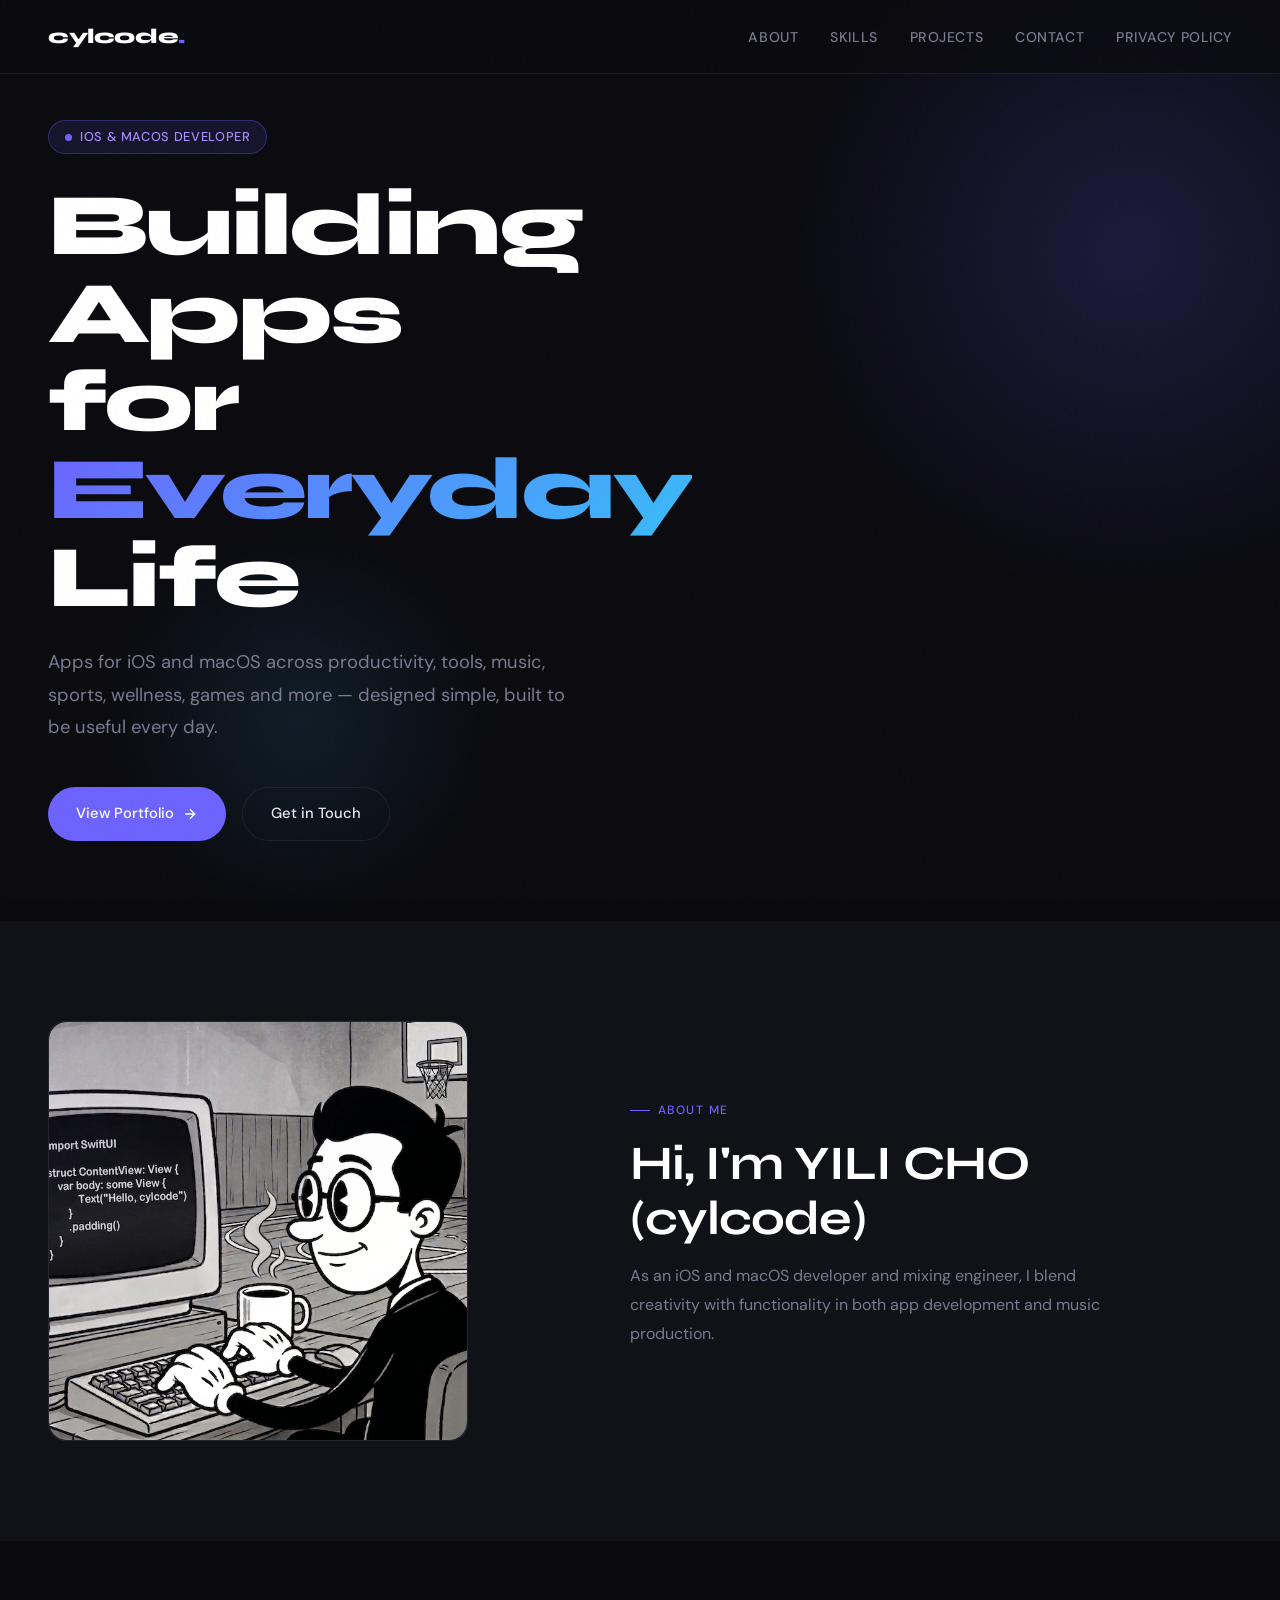
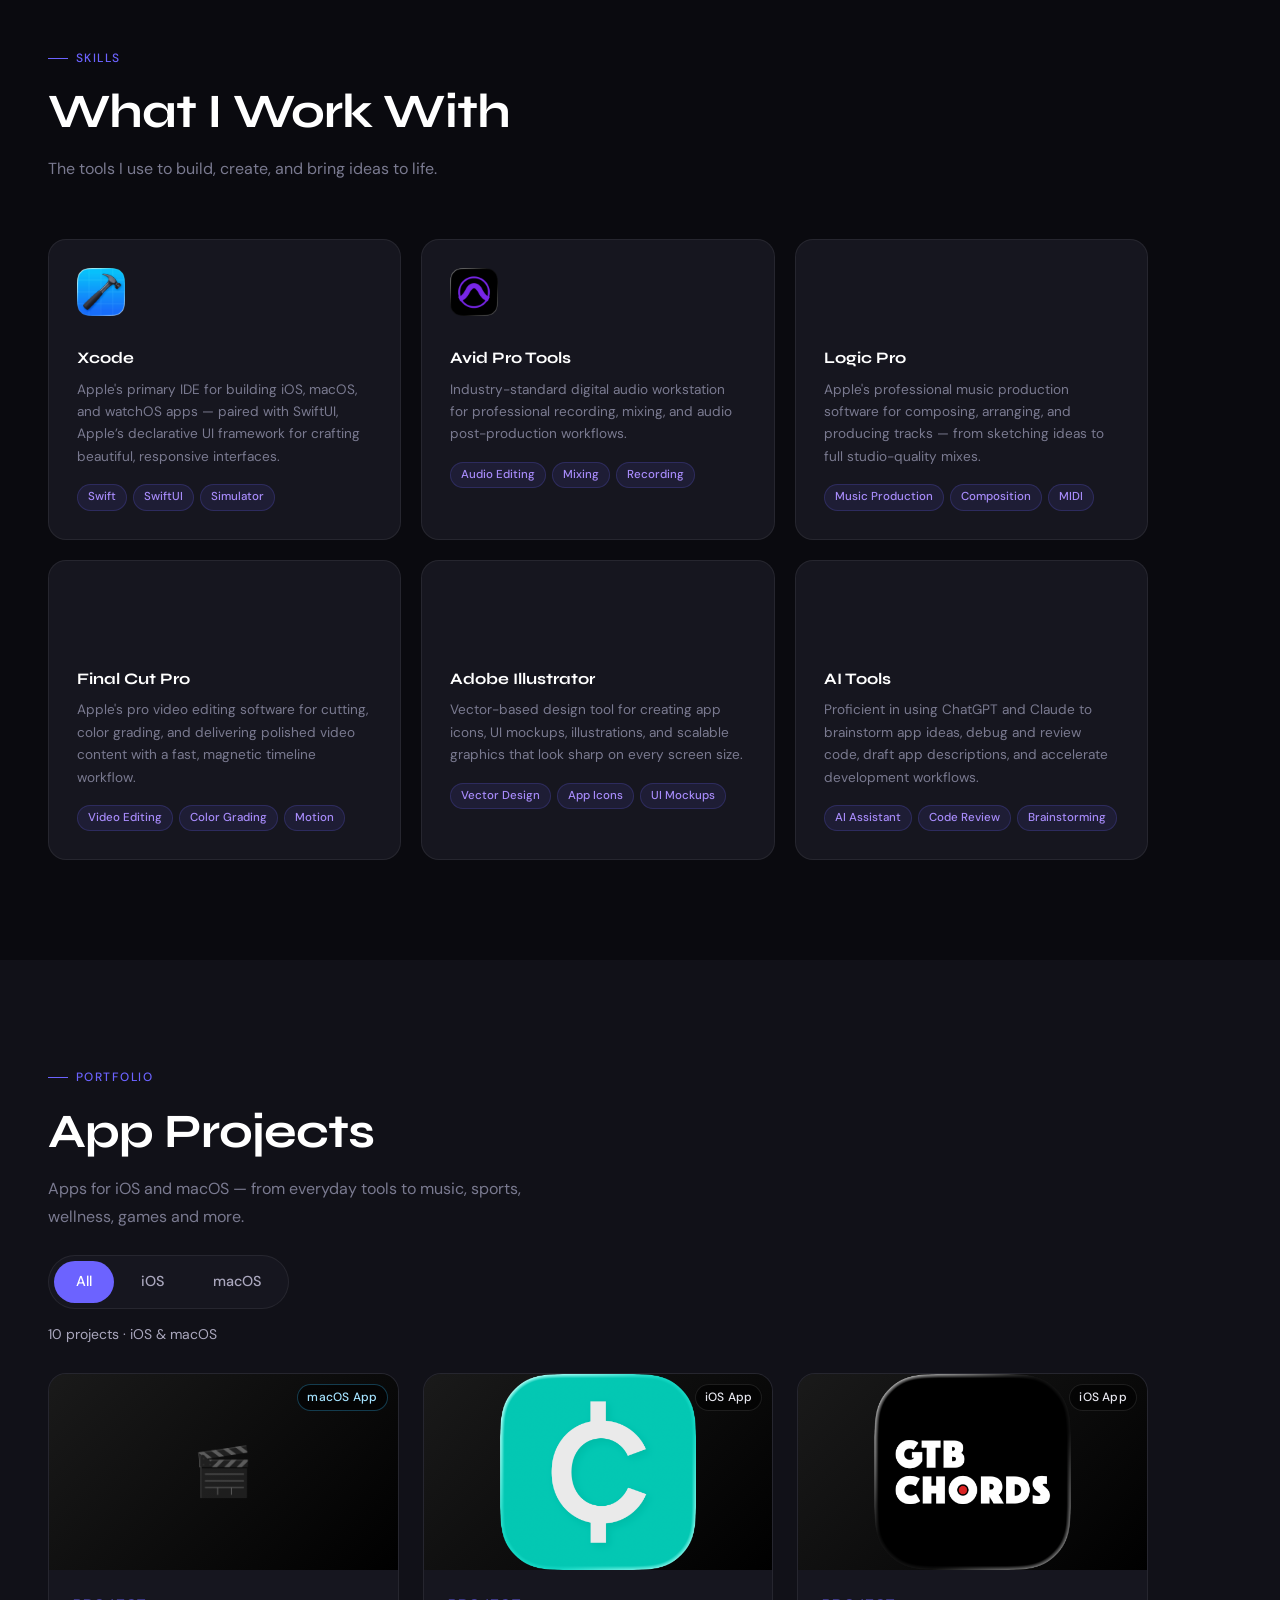
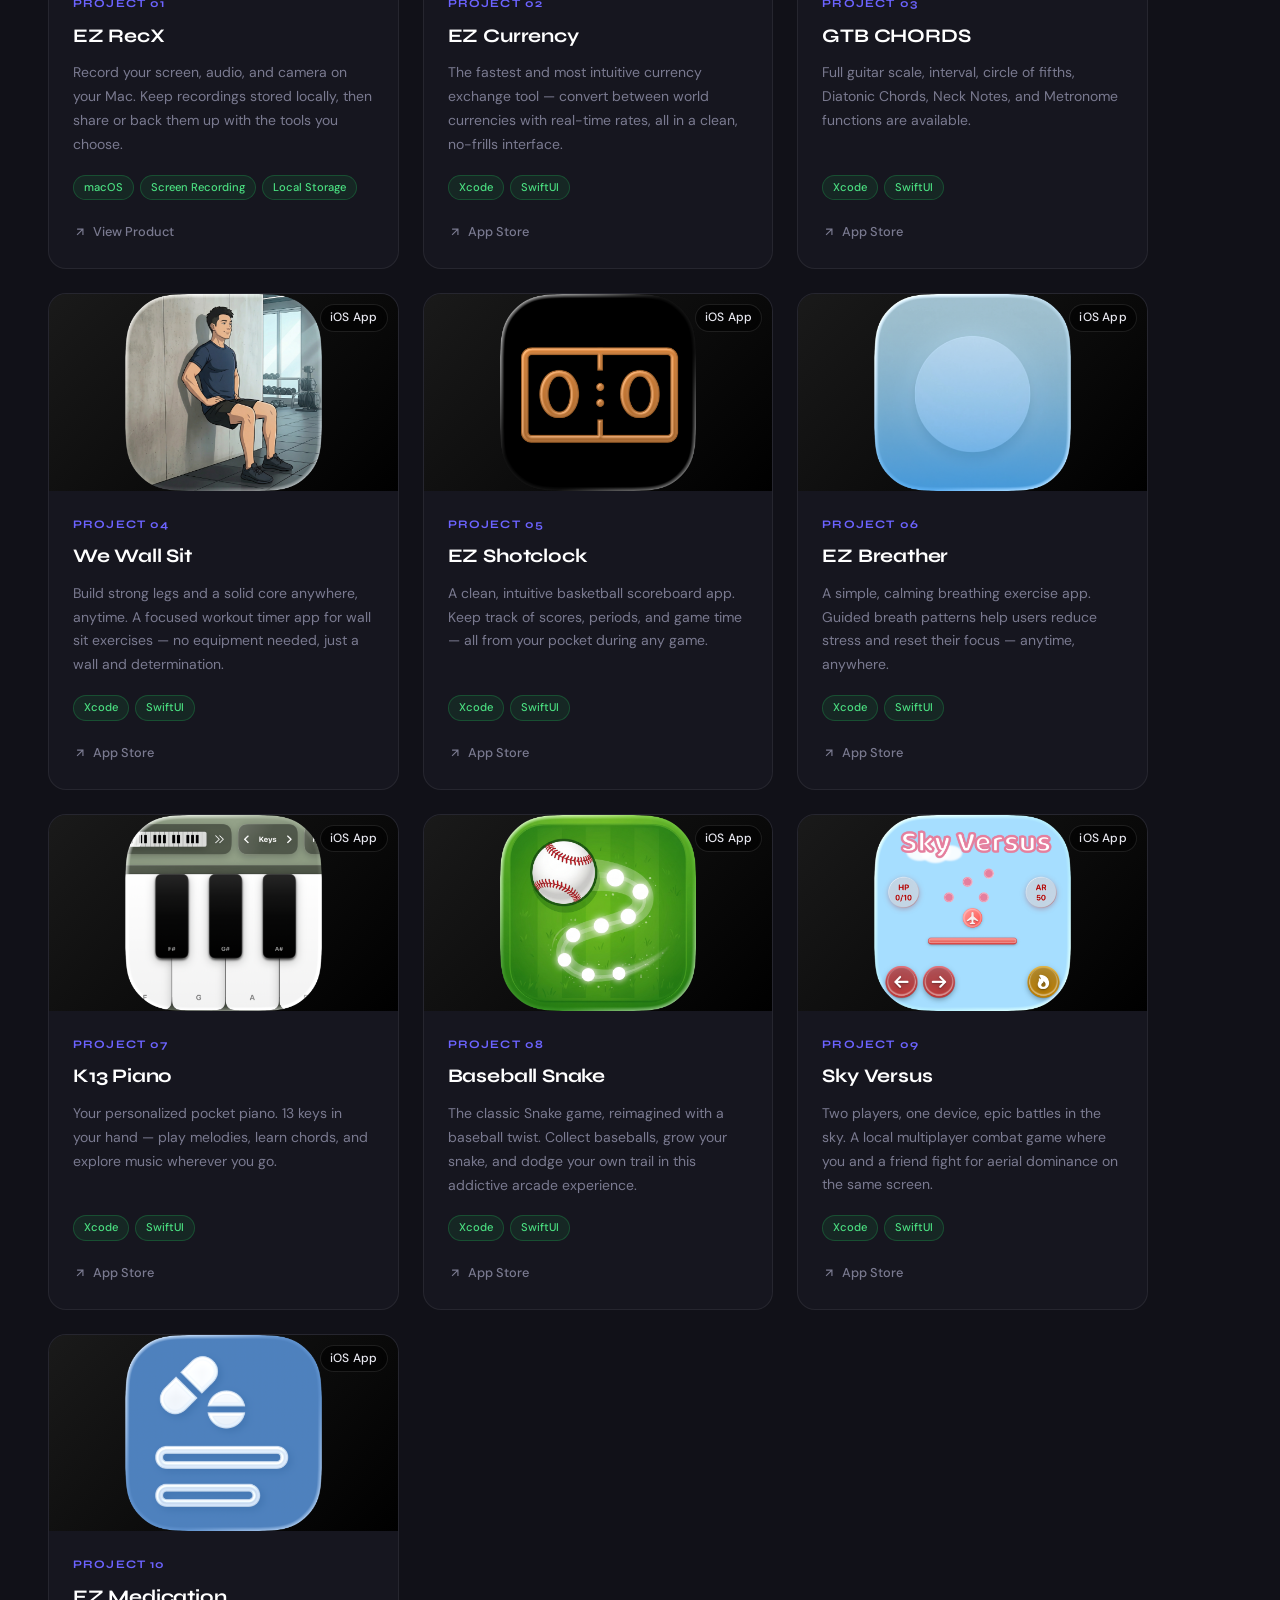
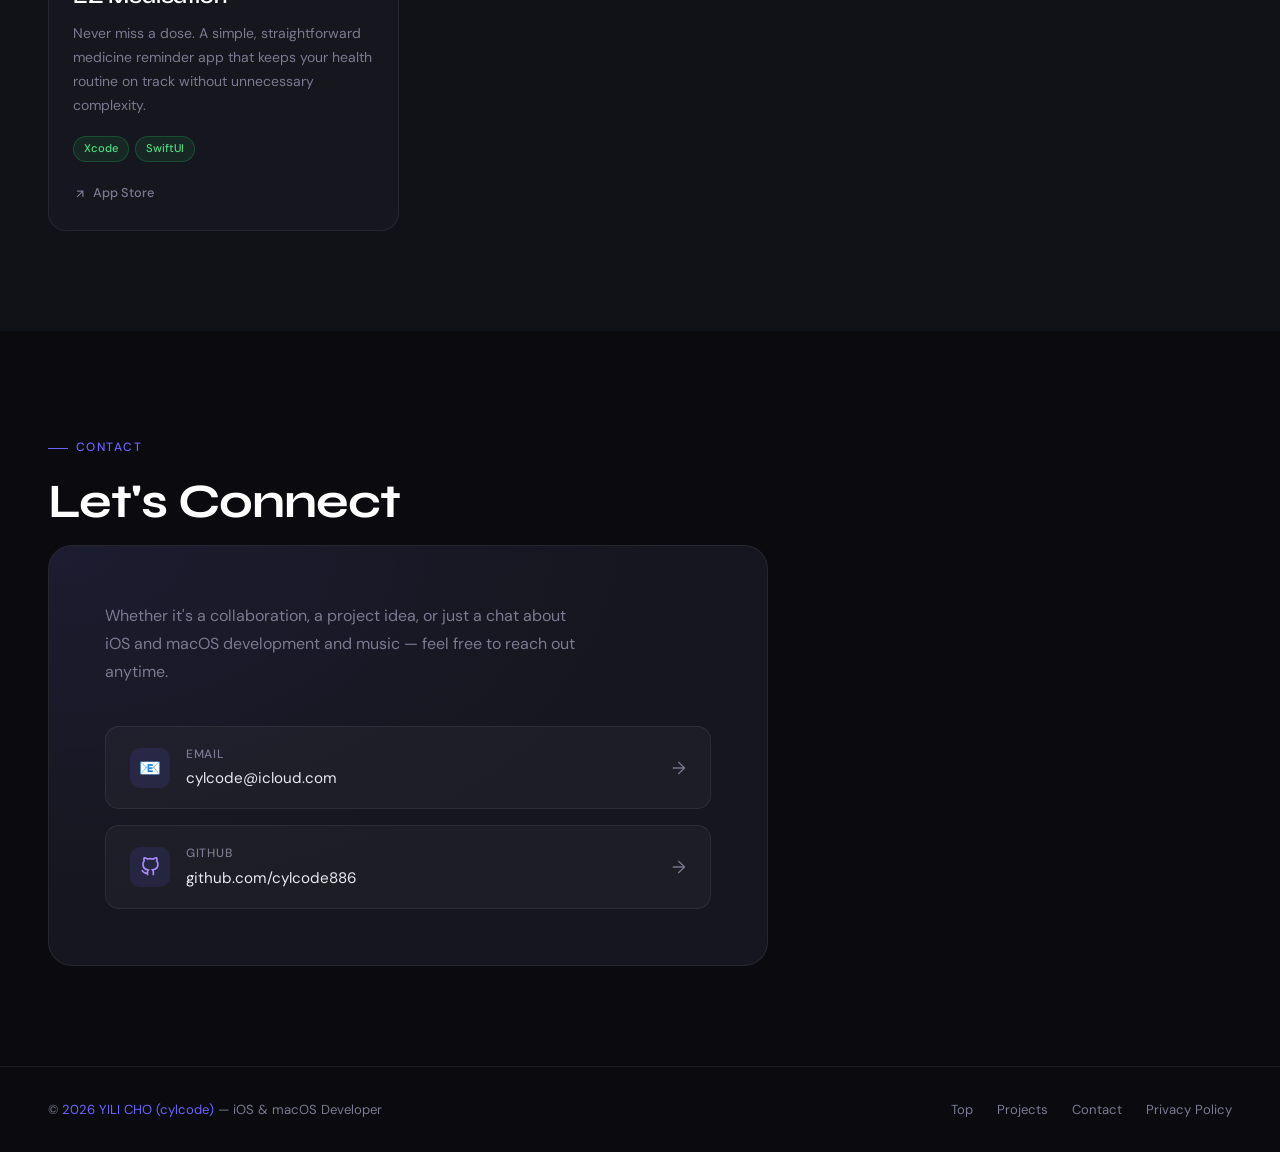
==== index.html @ ba4a4544 "Update index.html" ====
<!DOCTYPE html>
<html lang="en">
<head>
  <meta charset="UTF-8" />
  <meta name="viewport" content="width=device-width, initial-scale=1.0" />
  <title>cylcode — iOS &amp; macOS Developer &amp; Mixing Engineer</title>

  <!-- SEO -->
  <meta
    name="description"
    content="cylcode (YILI CHO) — iOS and macOS developer and mixing engineer. Building apps for everyday life with Swift and SwiftUI."
  />
  <meta name="author" content="YILI CHO (cylcode)" />
  <link rel="canonical" href="https://cylcode886.github.io/" />

  <!-- Open Graph / Social Sharing -->
  <meta property="og:type" content="website" />
  <meta property="og:url" content="https://cylcode886.github.io/" />
  <meta property="og:title" content="cylcode — iOS &amp; macOS Developer" />
  <meta
    property="og:description"
    content="iOS and macOS developer and mixing engineer. Building apps for everyday life."
  />
  <meta
    property="og:image"
    content="https://cylcode886.github.io/Head_pic/cylcode_Banner_pic_1200x675.png"
  />
  <meta property="og:image:alt" content="YILI CHO (cylcode)" />
  <meta name="twitter:card" content="summary_large_image" />

  <!-- Favicon -->
  <link
    rel="icon"
    href="data:image/svg+xml,%3Csvg xmlns='http://www.w3.org/2000/svg' viewBox='0 0 100 100'%3E%3Ctext y='.9em' font-size='90'%3E%F0%9F%93%B1%3C/text%3E%3C/svg%3E"
  />

  <!-- Fonts -->
  <link rel="preconnect" href="https://fonts.googleapis.com" />
  <link rel="preconnect" href="https://fonts.gstatic.com" crossorigin />
  <link
    href="https://fonts.googleapis.com/css2?family=Syne:wght@400;600;700;800&family=DM+Sans:ital,wght@0,300;0,400;0,500;1,300&display=swap"
    rel="stylesheet"
  />

  <style>
    :root {
      --bg: #0a0a0f;
      --bg2: #111118;
      --card: #16161f;
      --border: rgba(255, 255, 255, 0.07);
      --accent: #6c63ff;
      --accent2: #a78bfa;
      --accent3: #38bdf8;
      --text: #e8e8f0;
      --muted: #7a7a90;
      --white: #ffffff;
      --radius: 18px;
    }

    *,
    *::before,
    *::after {
      box-sizing: border-box;
      margin: 0;
      padding: 0;
    }

    html {
      scroll-behavior: smooth;
      scroll-padding-top: 100px;
    }

    body {
      font-family: 'DM Sans', sans-serif;
      background: var(--bg);
      color: var(--text);
      overflow-x: hidden;
      line-height: 1.6;
    }

    body::before {
      content: '';
      position: fixed;
      inset: 0;
      background-image: url("data:image/svg+xml,%3Csvg viewBox='0 0 256 256' xmlns='http://www.w3.org/2000/svg'%3E%3Cfilter id='noise'%3E%3CfeTurbulence type='fractalNoise' baseFrequency='0.9' numOctaves='4' stitchTiles='stitch'/%3E%3C/filter%3E%3Crect width='100%25' height='100%25' filter='url(%23noise)' opacity='0.04'/%3E%3C/svg%3E");
      pointer-events: none;
      z-index: 999;
      opacity: 0.5;
    }

    a:focus-visible,
    button:focus-visible {
      outline: 3px solid var(--accent2);
      outline-offset: 4px;
    }

    /* Navigation */
    nav {
      position: fixed;
      top: 0;
      left: 0;
      right: 0;
      z-index: 100;
      padding: 20px 48px;
      display: flex;
      justify-content: space-between;
      align-items: center;
      background: rgba(10, 10, 15, 0.7);
      -webkit-backdrop-filter: blur(20px);
      backdrop-filter: blur(20px);
      border-bottom: 1px solid var(--border);
    }

    .nav-logo {
      font-family: 'Syne', sans-serif;
      font-weight: 800;
      font-size: 1.3rem;
      color: var(--white);
      text-decoration: none;
      letter-spacing: -0.02em;
    }

    .nav-logo span {
      color: var(--accent);
    }

    .nav-links {
      display: flex;
      align-items: center;
      gap: clamp(16px, 2.5vw, 36px);
      list-style: none;
    }

    .nav-links a {
      font-size: 0.88rem;
      font-weight: 500;
      color: var(--muted);
      text-decoration: none;
      letter-spacing: 0.04em;
      text-transform: uppercase;
      transition: color 0.2s;
    }

    .nav-links a:hover {
      color: var(--white);
    }

    .nav-privacy a {
      white-space: nowrap;
    }

    .nav-links a:focus-visible {
      outline: 2px solid var(--accent);
      outline-offset: 6px;
    }

    /* Hero */
    .hero {
      min-height: 100vh;
      display: flex;
      align-items: center;
      padding: 120px 48px 80px;
      position: relative;
      overflow: hidden;
    }

    .hero-glow {
      position: absolute;
      width: 700px;
      height: 700px;
      background: radial-gradient(
        circle,
        rgba(108, 99, 255, 0.18) 0%,
        transparent 70%
      );
      top: -100px;
      right: -200px;
      pointer-events: none;
      animation: pulse 6s ease-in-out infinite;
    }

    .hero-glow2 {
      position: absolute;
      width: 400px;
      height: 400px;
      background: radial-gradient(
        circle,
        rgba(56, 189, 248, 0.10) 0%,
        transparent 70%
      );
      bottom: 0;
      left: 100px;
      pointer-events: none;
      animation: pulse 8s ease-in-out infinite reverse;
    }

    @keyframes pulse {
      0%, 100% {
        transform: scale(1) translateY(0);
        opacity: 1;
      }
      50% {
        transform: scale(1.08) translateY(-20px);
        opacity: 0.8;
      }
    }

    .hero-content {
      max-width: 760px;
      position: relative;
      z-index: 1;
    }

    .hero-badge {
      display: inline-flex;
      align-items: center;
      gap: 8px;
      background: rgba(108, 99, 255, 0.12);
      border: 1px solid rgba(108, 99, 255, 0.3);
      border-radius: 50px;
      padding: 6px 16px;
      font-size: 0.8rem;
      font-weight: 500;
      color: var(--accent2);
      margin-bottom: 28px;
      letter-spacing: 0.05em;
      text-transform: uppercase;
      animation: fadeUp 0.6s 0.2s ease both;
    }

    .hero-badge::before {
      content: '';
      width: 7px;
      height: 7px;
      background: var(--accent);
      border-radius: 50%;
      animation: blink 2s infinite;
    }

    @keyframes blink {
      0%, 100% { opacity: 1; }
      50% { opacity: 0.3; }
    }

    .hero h1 {
      font-family: 'Syne', sans-serif;
      font-size: clamp(3rem, 7vw, 5.5rem);
      font-weight: 800;
      line-height: 1;
      letter-spacing: -0.03em;
      color: var(--white);
      animation: fadeUp 0.7s 0.4s ease both;
    }

    .hero h1 .accent-text {
      background: linear-gradient(
        135deg,
        var(--accent) 0%,
        var(--accent3) 100%
      );
      -webkit-background-clip: text;
      -webkit-text-fill-color: transparent;
      background-clip: text;
    }

    .hero-sub {
      margin-top: 24px;
      font-size: 1.15rem;
      color: var(--muted);
      max-width: 520px;
      line-height: 1.75;
      animation: fadeUp 0.7s 0.6s ease both;
    }

    .hero-actions {
      margin-top: 44px;
      display: flex;
      gap: 16px;
      flex-wrap: wrap;
      animation: fadeUp 0.7s 0.8s ease both;
    }

    .btn-primary,
    .btn-outline {
      display: inline-flex;
      align-items: center;
      gap: 8px;
      font-family: 'DM Sans', sans-serif;
      font-size: 0.92rem;
      font-weight: 500;
      padding: 14px 28px;
      border-radius: 50px;
      text-decoration: none;
      transition: all 0.25s;
    }

    .btn-primary {
      background: var(--accent);
      color: var(--white);
      border: none;
      cursor: pointer;
    }

    .btn-primary:hover {
      background: var(--accent2);
      transform: translateY(-2px);
      box-shadow: 0 12px 40px rgba(108, 99, 255, 0.4);
    }

    .btn-outline {
      background: transparent;
      color: var(--text);
      border: 1px solid var(--border);
    }

    .btn-outline:hover {
      border-color: rgba(255, 255, 255, 0.2);
      color: var(--white);
      transform: translateY(-2px);
    }

    @keyframes fadeUp {
      from {
        opacity: 0;
        transform: translateY(24px);
      }
      to {
        opacity: 1;
        transform: translateY(0);
      }
    }

    /* Shared sections */
    section {
      padding: 100px 48px;
    }

    .section-label {
      display: inline-flex;
      align-items: center;
      gap: 8px;
      font-size: 0.75rem;
      font-weight: 500;
      color: var(--accent);
      letter-spacing: 0.12em;
      text-transform: uppercase;
      margin-bottom: 16px;
    }

    .section-label::before {
      content: '';
      width: 20px;
      height: 1px;
      background: var(--accent);
    }

    .section-title {
      font-family: 'Syne', sans-serif;
      font-size: clamp(2rem, 4vw, 3rem);
      font-weight: 700;
      color: var(--white);
      letter-spacing: -0.02em;
      line-height: 1.15;
      margin-bottom: 16px;
    }

    .section-desc {
      color: var(--muted);
      font-size: 1rem;
      max-width: 480px;
      line-height: 1.75;
      margin-bottom: 56px;
    }

    /* About */
    #about {
      background: var(--bg2);
    }

    .about-grid {
      display: grid;
      grid-template-columns: 1fr 1fr;
      gap: 64px;
      align-items: center;
      max-width: 1100px;
    }

    .about-photo-wrap {
      position: relative;
      min-width: 0;
    }

    .about-photo {
      width: 420px;
      max-width: 100%;
      height: 420px;
      background: var(--card);
      border-radius: var(--radius);
      border: 1px solid var(--border);
      display: flex;
      align-items: center;
      justify-content: center;
      position: relative;
      overflow: hidden;
      flex-shrink: 0;
    }

    .about-photo img {
      width: 100%;
      height: 100%;
      object-fit: cover;
      object-position: top center;
      border-radius: var(--radius);
    }

    .about-photo::before {
      content: '';
      position: absolute;
      inset: 0;
      background: linear-gradient(
        135deg,
        rgba(108, 99, 255, 0.08) 0%,
        transparent 60%
      );
      pointer-events: none;
      z-index: 1;
    }

    .about-corner {
      position: absolute;
      width: 120px;
      height: 120px;
      background: linear-gradient(
        135deg,
        var(--accent) 0%,
        var(--accent3) 100%
      );
      border-radius: 16px;
      opacity: 0.15;
      bottom: -24px;
      right: -24px;
      z-index: -1;
    }

    .about-text {
      min-width: 0;
    }

    .about-text p {
      color: var(--muted);
      line-height: 1.8;
      margin-bottom: 20px;
    }

    .about-text p strong {
      color: var(--text);
      font-weight: 500;
    }

    /* Skills */
    #skills {
      background: var(--bg);
    }

    .skills-grid {
      display: grid;
      grid-template-columns: repeat(auto-fit, minmax(280px, 1fr));
      gap: 20px;
      max-width: 1100px;
    }

    .skill-card {
      background: var(--card);
      border: 1px solid var(--border);
      border-radius: var(--radius);
      padding: 28px;
      transition: all 0.3s;
      position: relative;
      overflow: hidden;
    }

    .skill-card::before {
      content: '';
      position: absolute;
      top: 0;
      left: 0;
      right: 0;
      height: 2px;
      background: linear-gradient(
        to right,
        var(--accent),
        var(--accent3)
      );
      opacity: 0;
      transition: opacity 0.3s;
    }

    .skill-card:hover::before {
      opacity: 1;
    }

    .skill-card:hover {
      border-color: rgba(108, 99, 255, 0.2);
      transform: translateY(-4px);
      box-shadow: 0 20px 60px rgba(0, 0, 0, 0.4);
    }

    .skill-icon {
      font-size: 1.8rem;
      margin-bottom: 16px;
      display: block;
    }

    .skill-icon img {
      width: 48px;
      height: 48px;
      object-fit: contain;
      border-radius: 10px;
    }

    .skill-name {
      font-family: 'Syne', sans-serif;
      font-size: 1rem;
      font-weight: 700;
      color: var(--white);
      margin-bottom: 8px;
    }

    .skill-desc {
      font-size: 0.85rem;
      color: var(--muted);
      line-height: 1.65;
    }

    .skill-tags {
      display: flex;
      flex-wrap: wrap;
      gap: 6px;
      margin-top: 16px;
    }

    .skill-tag {
      background: rgba(108, 99, 255, 0.1);
      border: 1px solid rgba(108, 99, 255, 0.2);
      color: var(--accent2);
      font-size: 0.72rem;
      padding: 3px 10px;
      border-radius: 50px;
      font-weight: 500;
    }

    /* Projects */
    #projects {
      background: var(--bg2);
    }

    #projects .section-desc {
      margin-bottom: 24px;
    }

    .projects-grid {
      display: grid;
      grid-template-columns: repeat(auto-fit, minmax(320px, 1fr));
      gap: 24px;
      max-width: 1100px;
    }

    .project-card {
      background: var(--card);
      border: 1px solid var(--border);
      border-radius: var(--radius);
      overflow: hidden;
      transition: all 0.3s;
      cursor: default;
      display: flex;
      flex-direction: column;
      min-width: 0;
    }

    .project-card:hover {
      border-color: rgba(108, 99, 255, 0.25);
      transform: translateY(-6px);
      box-shadow: 0 24px 80px rgba(0, 0, 0, 0.5);
    }

    .project-card[hidden] {
      display: none !important;
    }

    .project-thumb-link {
      display: block;
      text-decoration: none;
    }

    .project-thumb {
      width: 100%;
      aspect-ratio: 16 / 9;
      display: flex;
      align-items: center;
      justify-content: center;
      position: relative;
      overflow: hidden;
      cursor: pointer;
    }

    .project-thumb-placeholder {
      position: absolute;
      inset: 0;
      display: flex;
      flex-direction: column;
      align-items: center;
      justify-content: center;
      gap: 8px;
      color: rgba(255, 255, 255, 0.35);
      font-size: 0.75rem;
      letter-spacing: 0.05em;
      z-index: 0;
    }

    .project-thumb img {
      position: relative;
      width: 100%;
      height: 100%;
      object-fit: cover;
      z-index: 1;
    }

    .project-thumb.project-thumb-icon img {
      object-fit: contain;
    }

    .project-thumb-static .project-thumb {
      cursor: default;
    }

    .project-thumb-label {
      position: absolute;
      top: 10px;
      right: 10px;
      background: rgba(0, 0, 0, 0.55);
      -webkit-backdrop-filter: blur(10px);
      backdrop-filter: blur(10px);
      border: 1px solid rgba(255, 255, 255, 0.1);
      border-radius: 50px;
      padding: 3px 9px;
      font-size: 0.75rem;
      color: var(--text);
      font-weight: 500;
      letter-spacing: 0.02em;
      z-index: 2;
    }

    .project-thumb-label.platform-mac {
      border-color: rgba(56, 189, 248, 0.3);
      color: #a5e3ff;
    }

    .project-body {
      padding: 24px;
      display: flex;
      flex-direction: column;
      flex: 1;
    }

    .project-number {
      font-family: 'Syne', sans-serif;
      font-size: 0.72rem;
      font-weight: 700;
      color: var(--accent);
      letter-spacing: 0.1em;
      text-transform: uppercase;
      margin-bottom: 8px;
    }

    .project-title {
      font-family: 'Syne', sans-serif;
      font-size: 1.2rem;
      font-weight: 700;
      color: var(--white);
      margin-bottom: 10px;
      letter-spacing: -0.01em;
    }

    .project-desc {
      font-size: 0.875rem;
      color: var(--muted);
      line-height: 1.7;
      margin-bottom: 18px;
      flex: 1;
    }

    .project-stack {
      display: flex;
      flex-wrap: wrap;
      gap: 6px;
      margin-bottom: 20px;
    }

    .stack-tag {
      background: rgba(34, 197, 94, 0.1);
      border: 1px solid rgba(34, 197, 94, 0.25);
      color: #4ade80;
      font-size: 0.7rem;
      padding: 3px 10px;
      border-radius: 50px;
      font-weight: 500;
      cursor: default;
      user-select: none;
    }

    .project-links {
      display: flex;
      gap: 12px;
      margin-top: auto;
      min-height: 24px;
    }

    .project-link {
      display: inline-flex;
      align-items: center;
      gap: 6px;
      font-size: 0.8rem;
      font-weight: 500;
      color: var(--muted);
      text-decoration: none;
      transition: color 0.2s;
    }

    .project-link:hover {
      color: var(--accent2);
    }

    .project-link svg {
      width: 14px;
      height: 14px;
    }

    .project-status {
      display: inline-flex;
      align-items: center;
      gap: 8px;
      color: #b8b3ce;
      font-size: 0.875rem;
    }

    .project-status::before {
      content: '';
      width: 6px;
      height: 6px;
      border-radius: 50%;
      background: var(--accent2);
    }

    .project-filters {
      display: inline-flex;
      flex-wrap: wrap;
      gap: 5px;
      padding: 5px;
      border: 1px solid var(--border);
      border-radius: 50px;
      background: var(--card);
    }

    .project-filters[hidden] {
      display: none;
    }

    .project-filter {
      font: inherit;
      font-size: 0.9rem;
      font-weight: 500;
      color: #aaa7bd;
      background: transparent;
      border: 0;
      border-radius: 50px;
      min-height: 42px;
      padding: 8px 22px;
      cursor: pointer;
    }

    .project-filter[aria-pressed="true"] {
      background: var(--accent);
      color: white;
    }

    .project-filter:hover {
      color: white;
    }

    .project-count {
      font-size: 0.875rem;
      color: #aaa7bd;
      margin: 14px 0 28px;
    }

    .project-fallback {
      max-width: 720px;
      padding: 24px;
      border: 1px solid var(--border);
      border-radius: var(--radius);
      color: var(--muted);
      background: var(--card);
    }

    .project-fallback a {
      color: var(--accent2);
    }

    /* Contact */
    #contact {
      background: var(--bg);
    }

    .contact-wrap {
      max-width: 720px;
      background: var(--card);
      border: 1px solid var(--border);
      border-radius: 24px;
      padding: 56px;
      position: relative;
      overflow: hidden;
    }

    .contact-wrap::before {
      content: '';
      position: absolute;
      inset: 0;
      background: radial-gradient(
        ellipse at top left,
        rgba(108, 99, 255, 0.08) 0%,
        transparent 60%
      );
      pointer-events: none;
    }

    .contact-intro {
      color: var(--muted);
      line-height: 1.75;
      max-width: 480px;
      position: relative;
      z-index: 1;
    }

    .contact-links {
      display: flex;
      flex-direction: column;
      gap: 16px;
      margin-top: 40px;
      position: relative;
      z-index: 1;
    }

    .contact-item {
      display: flex;
      align-items: center;
      gap: 16px;
      padding: 18px 24px;
      background: rgba(255, 255, 255, 0.03);
      border: 1px solid var(--border);
      border-radius: 14px;
      text-decoration: none;
      transition: all 0.25s;
    }

    .contact-item:hover {
      border-color: rgba(108, 99, 255, 0.3);
      background: rgba(108, 99, 255, 0.06);
      transform: translateX(4px);
    }

    .contact-icon {
      width: 40px;
      height: 40px;
      background: rgba(108, 99, 255, 0.12);
      border-radius: 10px;
      display: flex;
      align-items: center;
      justify-content: center;
      font-size: 1.1rem;
      flex-shrink: 0;
    }

    .contact-info {
      flex: 1;
      min-width: 0;
    }

    .contact-label {
      font-size: 0.75rem;
      color: var(--muted);
      text-transform: uppercase;
      letter-spacing: 0.06em;
      font-weight: 500;
    }

    .contact-value {
      font-size: 0.95rem;
      color: var(--text);
      font-weight: 400;
      margin-top: 2px;
      overflow-wrap: anywhere;
    }

    .contact-arrow {
      color: var(--muted);
      font-size: 1.1rem;
      transition: color 0.2s;
    }

    .contact-item:hover .contact-arrow {
      color: var(--accent2);
    }

    /* Footer */
    footer {
      padding: 32px 48px;
      border-top: 1px solid var(--border);
      display: flex;
      justify-content: space-between;
      align-items: center;
      gap: 24px;
      flex-wrap: wrap;
    }

    .footer-text {
      font-size: 0.82rem;
      color: var(--muted);
    }

    .footer-text span {
      color: var(--accent);
    }

    .footer-links {
      display: flex;
      flex-wrap: wrap;
      justify-content: center;
      gap: 24px;
    }

    .footer-links a {
      font-size: 0.82rem;
      color: var(--muted);
      text-decoration: none;
      transition: color 0.2s;
    }

    .footer-links a:hover {
      color: var(--white);
    }

    /*
      Content stays visible by default.
      JavaScript only enables reveal effects when supported.
    */
    .reveal {
      opacity: 1;
      transform: none;
    }

    .reveal.reveal-pending {
      opacity: 0;
      transform: translateY(30px);
      transition: opacity 0.7s ease, transform 0.7s ease;
    }

    .reveal.reveal-pending.visible {
      opacity: 1;
      transform: none;
    }

    /* Responsive */
    @media (max-width: 900px) {
      .about-photo {
        width: 100%;
        height: 320px;
      }
    }

    @media (max-width: 768px) {
      nav {
        padding: 16px 24px;
      }

      .nav-links {
        display: flex;
        gap: 0;
      }

      .nav-links li:not(.nav-privacy) {
        display: none;
      }

      .nav-privacy a {
        display: inline-flex;
        align-items: center;
        min-height: 44px;
        font-size: 0.75rem;
        letter-spacing: 0;
      }

      .hero {
        padding: 100px 24px 60px;
      }

      section {
        padding: 72px 24px;
      }

      .about-grid {
        grid-template-columns: 1fr;
        gap: 40px;
      }

      .about-photo {
        aspect-ratio: 3 / 2;
      }

      .projects-grid,
      .skills-grid {
        grid-template-columns: minmax(0, 1fr);
      }

      .contact-wrap {
        padding: 32px 24px;
      }

      footer {
        flex-direction: column;
        gap: 16px;
        text-align: center;
      }
    }

    /* Respect reduced-motion settings */
    @media (prefers-reduced-motion: reduce) {
      html {
        scroll-behavior: auto;
      }

      .reveal,
      .reveal.reveal-pending,
      .hero-badge,
      .hero h1,
      .hero-sub,
      .hero-actions {
        opacity: 1;
        transform: none;
        animation: none;
        transition: none;
      }

      .hero-glow,
      .hero-glow2,
      .hero-badge::before {
        animation: none;
      }

      .skill-card,
      .project-card,
      .btn-primary,
      .btn-outline,
      .contact-item {
        transition: none;
      }

      .skill-card:hover,
      .project-card:hover,
      .btn-primary:hover,
      .btn-outline:hover,
      .contact-item:hover {
        transform: none;
      }
    }
  </style>
</head>

<body>
  <!-- Navigation -->
  <nav aria-label="Main navigation">
    <a href="#home" class="nav-logo">cylcode<span>.</span></a>

    <ul class="nav-links">
      <li><a href="#about">About</a></li>
      <li><a href="#skills">Skills</a></li>
      <li><a href="#projects">Projects</a></li>
      <li><a href="#contact">Contact</a></li>
      <li class="nav-privacy">
        <a href="https://cylcode886.github.io/App-Privacy-Policy/">
          Privacy Policy
        </a>
      </li>
    </ul>
  </nav>

  <main>
    <!-- Hero -->
    <section class="hero" id="home">
      <div class="hero-glow" aria-hidden="true"></div>
      <div class="hero-glow2" aria-hidden="true"></div>

      <div class="hero-content">
        <div class="hero-badge">iOS &amp; macOS Developer</div>

        <h1>
          Building Apps<br />
          for <span class="accent-text">Everyday</span><br />
          Life
        </h1>

        <p class="hero-sub">
          Apps for iOS and macOS across productivity, tools, music, sports,
          wellness, games and more — designed simple, built to be useful
          every day.
        </p>

        <div class="hero-actions">
          <a href="#projects" class="btn-primary">
            View Portfolio
            <svg
              width="16"
              height="16"
              viewBox="0 0 24 24"
              fill="none"
              stroke="currentColor"
              stroke-width="2"
              aria-hidden="true"
            >
              <path d="M5 12h14M12 5l7 7-7 7" />
            </svg>
          </a>

          <a href="#contact" class="btn-outline">Get in Touch</a>
        </div>
      </div>
    </section>

    <!-- About -->
    <section id="about">
      <div class="about-grid">
        <div class="about-photo-wrap reveal">
          <div class="about-photo">
            <img
              src="Head_pic/cylcode_Banner_pic_1200x675.png"
              alt="YILI CHO (cylcode)"
              width="1200"
              height="675"
              loading="lazy"
              decoding="async"
            />
          </div>
          <div class="about-corner" aria-hidden="true"></div>
        </div>

        <div class="about-text reveal">
          <div class="section-label">About Me</div>
          <h2 class="section-title">Hi, I'm YILI CHO (cylcode)</h2>
          <p>
            As an iOS and macOS developer and mixing engineer, I blend
            creativity with functionality in both app development and
            music production.
          </p>
        </div>
      </div>
    </section>

    <!-- Skills -->
    <section id="skills">
      <div class="section-label reveal">Skills</div>
      <h2 class="section-title reveal">What I Work With</h2>
      <p class="section-desc reveal">
        The tools I use to build, create, and bring ideas to life.
      </p>

      <div class="skills-grid">
        <div class="skill-card reveal">
          <span class="skill-icon">
            <img
              src="LOGO_ICON/XCode_1_icon-iOS-Default-1024x1024@1x.png"
              alt="Xcode"
              width="48"
              height="48"
              loading="lazy"
              decoding="async"
            />
          </span>
          <div class="skill-name">Xcode</div>
          <div class="skill-desc">
            Apple's primary IDE for building iOS, macOS, and watchOS apps —
            paired with SwiftUI, Apple’s declarative UI framework for
            crafting beautiful, responsive interfaces.
          </div>
          <div class="skill-tags">
            <span class="skill-tag">Swift</span>
            <span class="skill-tag">SwiftUI</span>
            <span class="skill-tag">Simulator</span>
          </div>
        </div>

        <div class="skill-card reveal">
          <span class="skill-icon">
            <img
              src="LOGO_ICON/protools_icon_256x256.png"
              alt="Avid Pro Tools"
              width="48"
              height="48"
              loading="lazy"
              decoding="async"
            />
          </span>
          <div class="skill-name">Avid Pro Tools</div>
          <div class="skill-desc">
            Industry-standard digital audio workstation for professional
            recording, mixing, and audio post-production workflows.
          </div>
          <div class="skill-tags">
            <span class="skill-tag">Audio Editing</span>
            <span class="skill-tag">Mixing</span>
            <span class="skill-tag">Recording</span>
          </div>
        </div>

        <div class="skill-card reveal">
          <span class="skill-icon">
            <img
              src="LOGO_ICON/LP_1_icon-iOS-Default-1024x1024@1x.png"
              alt="Logic Pro"
              width="48"
              height="48"
              loading="lazy"
              decoding="async"
            />
          </span>
          <div class="skill-name">Logic Pro</div>
          <div class="skill-desc">
            Apple's professional music production software for composing,
            arranging, and producing tracks — from sketching ideas to full
            studio-quality mixes.
          </div>
          <div class="skill-tags">
            <span class="skill-tag">Music Production</span>
            <span class="skill-tag">Composition</span>
            <span class="skill-tag">MIDI</span>
          </div>
        </div>

        <div class="skill-card reveal">
          <span class="skill-icon">
            <img
              src="LOGO_ICON/FCP_3icon-iOS-Default-1024x1024@1x.png"
              alt="Final Cut Pro"
              width="48"
              height="48"
              loading="lazy"
              decoding="async"
            />
          </span>
          <div class="skill-name">Final Cut Pro</div>
          <div class="skill-desc">
            Apple's pro video editing software for cutting, color grading,
            and delivering polished video content with a fast, magnetic
            timeline workflow.
          </div>
          <div class="skill-tags">
            <span class="skill-tag">Video Editing</span>
            <span class="skill-tag">Color Grading</span>
            <span class="skill-tag">Motion</span>
          </div>
        </div>

        <div class="skill-card reveal">
          <span class="skill-icon">
            <img
              src="LOGO_ICON/Illustrator_1_icon-iOS-Default-1024x1024@1x.png"
              alt="Adobe Illustrator"
              width="48"
              height="48"
              loading="lazy"
              decoding="async"
            />
          </span>
          <div class="skill-name">Adobe Illustrator</div>
          <div class="skill-desc">
            Vector-based design tool for creating app icons, UI mockups,
            illustrations, and scalable graphics that look sharp on every
            screen size.
          </div>
          <div class="skill-tags">
            <span class="skill-tag">Vector Design</span>
            <span class="skill-tag">App Icons</span>
            <span class="skill-tag">UI Mockups</span>
          </div>
        </div>

        <div class="skill-card reveal">
          <span class="skill-icon">
            <img
              src="LOGO_ICON/AI_Logo_1_icon-iOS-Default-1024x1024@1x.png"
              alt="AI Tools"
              width="48"
              height="48"
              loading="lazy"
              decoding="async"
            />
          </span>
          <div class="skill-name">AI Tools</div>
          <div class="skill-desc">
            Proficient in using ChatGPT and Claude to brainstorm app ideas,
            debug and review code, draft app descriptions, and accelerate
            development workflows.
          </div>
          <div class="skill-tags">
            <span class="skill-tag">AI Assistant</span>
            <span class="skill-tag">Code Review</span>
            <span class="skill-tag">Brainstorming</span>
          </div>
        </div>
      </div>
    </section>

    <!--
      PROJECTS
      Add new projects to the projects array in the script below.
      Project numbers are generated automatically.
    -->
    <section id="projects">
      <div class="section-label reveal">Portfolio</div>
      <h2 class="section-title reveal">App Projects</h2>
      <p class="section-desc reveal">
        Apps for iOS and macOS — from everyday tools to music, sports,
        wellness, games and more.
      </p>

      <div
        id="projectFilters"
        class="project-filters reveal"
        role="group"
        aria-label="Filter projects by platform"
        hidden
      >
        <button
          type="button"
          class="project-filter"
          data-filter="all"
          aria-pressed="true"
          aria-controls="projectsGrid"
        >All</button>

        <button
          type="button"
          class="project-filter"
          data-filter="iOS"
          aria-pressed="false"
          aria-controls="projectsGrid"
        >iOS</button>

        <button
          type="button"
          class="project-filter"
          data-filter="macOS"
          aria-pressed="false"
          aria-controls="projectsGrid"
        >macOS</button>
      </div>

      <p
        id="projectCount"
        class="project-count"
        role="status"
        aria-live="polite"
        aria-atomic="true"
      ></p>

      <div class="projects-grid" id="projectsGrid">
        <!-- Remains available if JavaScript cannot render the cards. -->
        <p class="project-fallback">
          Explore <a href="https://cylcode886.github.io/ez-recx/">EZ RecX</a>,
          or <a href="#contact">contact me</a> to learn more about my apps.
          Enable JavaScript to browse and filter the complete portfolio.
        </p>
      </div>
    </section>

    <!-- Contact -->
    <section id="contact">
      <div class="section-label reveal">Contact</div>
      <h2 class="section-title reveal">Let's Connect</h2>

      <div class="contact-wrap reveal">
        <p class="contact-intro">
          Whether it's a collaboration, a project idea, or just a chat
          about iOS and macOS development and music — feel free to reach
          out anytime.
        </p>

        <div class="contact-links">
          <a href="mailto:cylcode@icloud.com" class="contact-item">
            <div class="contact-icon" aria-hidden="true">📧</div>
            <div class="contact-info">
              <div class="contact-label">Email</div>
              <div class="contact-value">cylcode@icloud.com</div>
            </div>
            <span class="contact-arrow" aria-hidden="true">→</span>
          </a>

          <a
            href="https://github.com/cylcode886"
            target="_blank"
            rel="noopener noreferrer"
            class="contact-item"
          >
            <div class="contact-icon">
              <svg
                width="20"
                height="20"
                viewBox="0 0 24 24"
                fill="none"
                stroke="currentColor"
                stroke-width="2"
                style="color:var(--accent2)"
                aria-hidden="true"
              >
                <path d="M9 19c-5 1.5-5-2.5-7-3m14 6v-3.87a3.37 3.37 0 00-.94-2.61c3.14-.35 6.44-1.54 6.44-7A5.44 5.44 0 0020 4.77 5.07 5.07 0 0019.91 1S18.73.65 16 2.48a13.38 13.38 0 00-7 0C6.27.65 5.09 1 5.09 1A5.07 5.07 0 005 4.77a5.44 5.44 0 00-1.5 3.78c0 5.42 3.3 6.61 6.44 7A3.37 3.37 0 009 18.13V22" />
              </svg>
            </div>

            <div class="contact-info">
              <div class="contact-label">GitHub</div>
              <div class="contact-value">github.com/cylcode886</div>
            </div>
            <span class="contact-arrow" aria-hidden="true">→</span>
          </a>
        </div>
      </div>
    </section>
  </main>

  <!-- Footer: edit the name here -->
  <footer>
    <div class="footer-text">
      © <span id="footerYear">2026</span>
      <span>YILI CHO (cylcode)</span> — iOS &amp; macOS Developer
    </div>

    <div class="footer-links">
      <a href="#home">Top</a>
      <a href="#projects">Projects</a>
      <a href="#contact">Contact</a>
      <a
        href="https://cylcode886.github.io/App-Privacy-Policy/"
        target="_blank"
        rel="noopener noreferrer"
      >Privacy Policy</a>
    </div>
  </footer>

  <script>
    'use strict';

    // ============================================================
    // PROJECTS DATA
    //
    // Add a new project at the TOP of this array.
    // Numbers are generated automatically.
    //
    // platform: 'iOS' or 'macOS'
    // linkType: 'product' for a product website.
    // Omit linkType for an App Store link.
    // ============================================================

    const projects = [
      {
        title: 'EZ RecX',
        platform: 'macOS',
        url: 'https://cylcode886.github.io/ez-recx/',
        linkType: 'product',
        image: 'https://cylcode886.github.io/App_Icon_SS/EZ%20Screen%20Recorder%20IC_2-iOS-Default-1024x1024%401x.png',
        imageType: 'icon',
        emoji: '🎬',
        gradient: 'linear-gradient(135deg,#1a1a1a 0%,#000000 100%)',
        desc: 'Record your screen, audio, and camera on your Mac. Keep recordings stored locally, then share or back them up with the tools you choose.',
        stack: ['macOS', 'Screen Recording', 'Local Storage']
      },
      {
        title: 'EZ Currency',
        platform: 'iOS',
        url: 'https://apps.apple.com/us/app/ez-currency/id6766535653',
        image: 'App_Icon_SS/11.EZCurrencyIcon.png',
        emoji: '💱',
        gradient: 'linear-gradient(135deg,#1a1a1a 0%,#000000 100%)',
        desc: 'The fastest and most intuitive currency exchange tool — convert between world currencies with real-time rates, all in a clean, no-frills interface.',
        stack: ['Xcode', 'SwiftUI']
      },
      {
        title: 'GTB CHORDS',
        platform: 'iOS',
        url: 'https://apps.apple.com/tw/app/gtb-chords/id6764719857',
        image: 'App_Icon_SS/10.GTB_CHORDS_Logo.png',
        emoji: '🎸',
        gradient: 'linear-gradient(135deg,#1a1a1a 0%,#000000 100%)',
        desc: 'Full guitar scale, interval, circle of fifths, Diatonic Chords, Neck Notes, and Metronome functions are available.',
        stack: ['Xcode', 'SwiftUI']
      },
      {
        title: 'We Wall Sit',
        platform: 'iOS',
        url: 'https://apps.apple.com/us/app/we-wall-sit/id6761374182',
        image: 'App_Icon_SS/7.We_Wall_Sit.png',
        emoji: '🦵',
        gradient: 'linear-gradient(135deg,#1a1a1a 0%,#000000 100%)',
        desc: 'Build strong legs and a solid core anywhere, anytime. A focused workout timer app for wall sit exercises — no equipment needed, just a wall and determination.',
        stack: ['Xcode', 'SwiftUI']
      },
      {
        title: 'EZ Shotclock',
        platform: 'iOS',
        url: 'https://apps.apple.com/us/app/bs-board/id1659995687',
        image: 'App_Icon_SS/1.BS_Board.png',
        emoji: '🏀',
        gradient: 'linear-gradient(135deg,#1a1a1a 0%,#000000 100%)',
        desc: 'A clean, intuitive basketball scoreboard app. Keep track of scores, periods, and game time — all from your pocket during any game.',
        stack: ['Xcode', 'SwiftUI']
      },
      {
        title: 'EZ Breather',
        platform: 'iOS',
        url: 'https://apps.apple.com/us/app/ez-breathe-app/id6760581445',
        image: 'App_Icon_SS/3.EZ_Breathe.png',
        emoji: '🌬️',
        gradient: 'linear-gradient(135deg,#1a1a1a 0%,#000000 100%)',
        desc: 'A simple, calming breathing exercise app. Guided breath patterns help users reduce stress and reset their focus — anytime, anywhere.',
        stack: ['Xcode', 'SwiftUI']
      },
      {
        title: 'K13 Piano',
        platform: 'iOS',
        url: 'https://apps.apple.com/us/app/k13-piano/id6760742525',
        image: 'App_Icon_SS/4.K13_Piano.png',
        emoji: '🎹',
        gradient: 'linear-gradient(135deg,#1a1a1a 0%,#000000 100%)',
        desc: 'Your personalized pocket piano. 13 keys in your hand — play melodies, learn chords, and explore music wherever you go.',
        stack: ['Xcode', 'SwiftUI']
      },
      {
        title: 'Baseball Snake',
        platform: 'iOS',
        url: 'https://apps.apple.com/us/app/baseball-snake/id6761117819',
        image: 'App_Icon_SS/2.Baseball_Snake.png',
        emoji: '⚾',
        gradient: 'linear-gradient(135deg,#1a1a1a 0%,#000000 100%)',
        desc: 'The classic Snake game, reimagined with a baseball twist. Collect baseballs, grow your snake, and dodge your own trail in this addictive arcade experience.',
        stack: ['Xcode', 'SwiftUI']
      },
      {
        title: 'Sky Versus',
        platform: 'iOS',
        url: 'https://apps.apple.com/us/app/sky-versus/id6761248880',
        image: 'App_Icon_SS/6.Sky_Versus.png',
        emoji: '⚔️',
        gradient: 'linear-gradient(135deg,#1a1a1a 0%,#000000 100%)',
        desc: 'Two players, one device, epic battles in the sky. A local multiplayer combat game where you and a friend fight for aerial dominance on the same screen.',
        stack: ['Xcode', 'SwiftUI']
      },
      {
        title: 'EZ Medication',
        platform: 'iOS',
        url: 'https://apps.apple.com/us/app/ez-medication/id6761795519',
        image: 'App_Icon_SS/8.EZ_TYM.png',
        emoji: '💊',
        gradient: 'linear-gradient(135deg,#1a1a1a 0%,#000000 100%)',
        desc: 'Never miss a dose. A simple, straightforward medicine reminder app that keeps your health routine on track without unnecessary complexity.',
        stack: ['Xcode', 'SwiftUI']
      }
    ];

    // Escape text before inserting it into HTML.
    function escapeHTML(value) {
      return String(value).replace(/[&<>"']/g, char => ({
        '&': '&amp;',
        '<': '&lt;',
        '>': '&gt;',
        '"': '&quot;',
        "'": '&#39;'
      })[char]);
    }

    function renderProjects() {
      const grid = document.getElementById('projectsGrid');

      // Build the complete markup before replacing the fallback.
      const markup = projects.map((project, index) => {
        const number = String(index + 1).padStart(2, '0');
        const platform = project.platform || 'iOS';
        const safePlatform = escapeHTML(platform);
        const title = escapeHTML(project.title);
        const isProductPage = project.linkType === 'product';

        const linkLabel = isProductPage
          ? 'View Product'
          : platform === 'macOS'
            ? 'Mac App Store'
            : 'App Store';

        const accessibleLabel = isProductPage
          ? `Visit the ${project.title} product website`
          : `View ${project.title} on the App Store`;

        const stackTags = project.stack.map(tag => (
          `<span class="stack-tag">${escapeHTML(tag)}</span>`
        )).join('');

        const thumbnail = `
          <div
            class="project-thumb ${project.imageType === 'icon' ? 'project-thumb-icon' : ''}"
            style="background:${escapeHTML(project.gradient)};"
          >
            <div class="project-thumb-placeholder" aria-hidden="true">
              <span style="font-size:3rem;">${escapeHTML(project.emoji)}</span>
            </div>

            <img
              src="${escapeHTML(project.image)}"
              alt="${title}"
              loading="lazy"
              decoding="async"
            />

            <div class="project-thumb-label ${platform === 'macOS' ? 'platform-mac' : ''}">
              ${safePlatform} App
            </div>
          </div>
        `;

        const thumbnailContainer = project.url
          ? `
            <a
              class="project-thumb-link"
              href="${escapeHTML(project.url)}"
              target="_blank"
              rel="noopener noreferrer"
              aria-label="${escapeHTML(accessibleLabel)}"
            >
              ${thumbnail}
            </a>
          `
          : `
            <div class="project-thumb-static">
              ${thumbnail}
            </div>
          `;

        const projectLink = project.url
          ? `
            <a
              href="${escapeHTML(project.url)}"
              target="_blank"
              rel="noopener noreferrer"
              class="project-link"
              aria-label="${escapeHTML(accessibleLabel)}"
            >
              <svg
                viewBox="0 0 24 24"
                fill="none"
                stroke="currentColor"
                stroke-width="2"
                aria-hidden="true"
              >
                <path d="M7 17 17 7M7 7h10v10" />
              </svg>
              ${linkLabel}
            </a>
          `
          : `
            <span class="project-status">
              ${escapeHTML(project.status || 'Coming soon')}
            </span>
          `;

        return `
          <article
            class="project-card reveal"
            data-project-platform="${safePlatform}"
            aria-labelledby="project-title-${index}"
          >
            ${thumbnailContainer}

            <div class="project-body">
              <div class="project-number">Project ${number}</div>

              <h3 class="project-title" id="project-title-${index}">
                ${title}
              </h3>

              <p class="project-desc">
                ${escapeHTML(project.desc)}
              </p>

              <div class="project-stack">
                ${stackTags}
              </div>

              <div class="project-links">
                ${projectLink}
              </div>
            </div>
          </article>
        `;
      }).join('');

      grid.innerHTML = markup;

      // Show the emoji placeholder if an image cannot load.
      grid.querySelectorAll('img').forEach(img => {
        const showPlaceholder = () => {
          img.style.display = 'none';
        };

        img.addEventListener('error', showPlaceholder, { once: true });

        if (img.complete && img.naturalWidth === 0) {
          showPlaceholder();
        }
      });

      document.querySelectorAll('.project-filter').forEach(button => {
        button.addEventListener('click', () => {
          filterProjects(button.dataset.filter);
        });
      });

      filterProjects('all', false);
      document.getElementById('projectFilters').hidden = false;
    }

    function filterProjects(platform, revealImmediately = true) {
      let count = 0;

      document.querySelectorAll('[data-project-platform]').forEach(card => {
        const show =
          platform === 'all' ||
          card.dataset.projectPlatform === platform;

        card.hidden = !show;

        if (show) {
          count++;

          if (revealImmediately) {
            card.classList.add('visible');
          }
        }
      });

      document.querySelectorAll('.project-filter').forEach(button => {
        button.setAttribute(
          'aria-pressed',
          String(button.dataset.filter === platform)
        );
      });

      const platformLabel =
        platform === 'all' ? 'iOS & macOS' : platform;

      document.getElementById('projectCount').textContent =
        `${count} ${count === 1 ? 'project' : 'projects'} · ${platformLabel}`;
    }

    // Keep the year automatic; HTML contains 2026 as a fallback.
    document.getElementById('footerYear').textContent =
      new Date().getFullYear();

    // A project-rendering error does not hide the rest of the page.
    try {
      renderProjects();
    } catch (error) {
      console.error('Unable to render the portfolio:', error);
    }

    // Reveal effects are optional. Content is visible without them.
    function setupRevealAnimations() {
      const elements = document.querySelectorAll('.reveal');
      const reduceMotion = window.matchMedia(
        '(prefers-reduced-motion: reduce)'
      );

      if (
        reduceMotion.matches ||
        !('IntersectionObserver' in window)
      ) {
        return;
      }

      let observer;

      try {
        observer = new IntersectionObserver(entries => {
          entries.forEach((entry, index) => {
            if (!entry.isIntersecting) return;

            window.setTimeout(() => {
              entry.target.classList.add('visible');
            }, index * 80);

            observer.unobserve(entry.target);
          });
        }, { threshold: 0.1 });

        elements.forEach(element => {
          element.classList.add('reveal-pending');
          observer.observe(element);
        });
      } catch (error) {
        if (observer) observer.disconnect();

        elements.forEach(element => {
          element.classList.remove('reveal-pending');
        });
      }
    }

    setupRevealAnimations();

    // Highlight the current section in the navigation.
    const sections = document.querySelectorAll('section[id]');
    const navLinks = document.querySelectorAll('.nav-links a[href^="#"]');
    let navigationUpdatePending = false;

    function updateActiveNavigation() {
      let current = '';

      sections.forEach(section => {
        if (window.scrollY >= section.offsetTop - 120) {
          current = section.id;
        }
      });

      navLinks.forEach(link => {
        const active = link.getAttribute('href') === `#${current}`;
        link.style.color = active ? 'var(--white)' : '';

        if (active) {
          link.setAttribute('aria-current', 'location');
        } else {
          link.removeAttribute('aria-current');
        }
      });
    }

    window.addEventListener('scroll', () => {
      if (navigationUpdatePending) return;

      navigationUpdatePending = true;

      window.requestAnimationFrame(() => {
        updateActiveNavigation();
        navigationUpdatePending = false;
      });
    }, { passive: true });

    window.addEventListener('resize', updateActiveNavigation);
    window.addEventListener('load', updateActiveNavigation);
    updateActiveNavigation();
  </script>
</body>
</html>
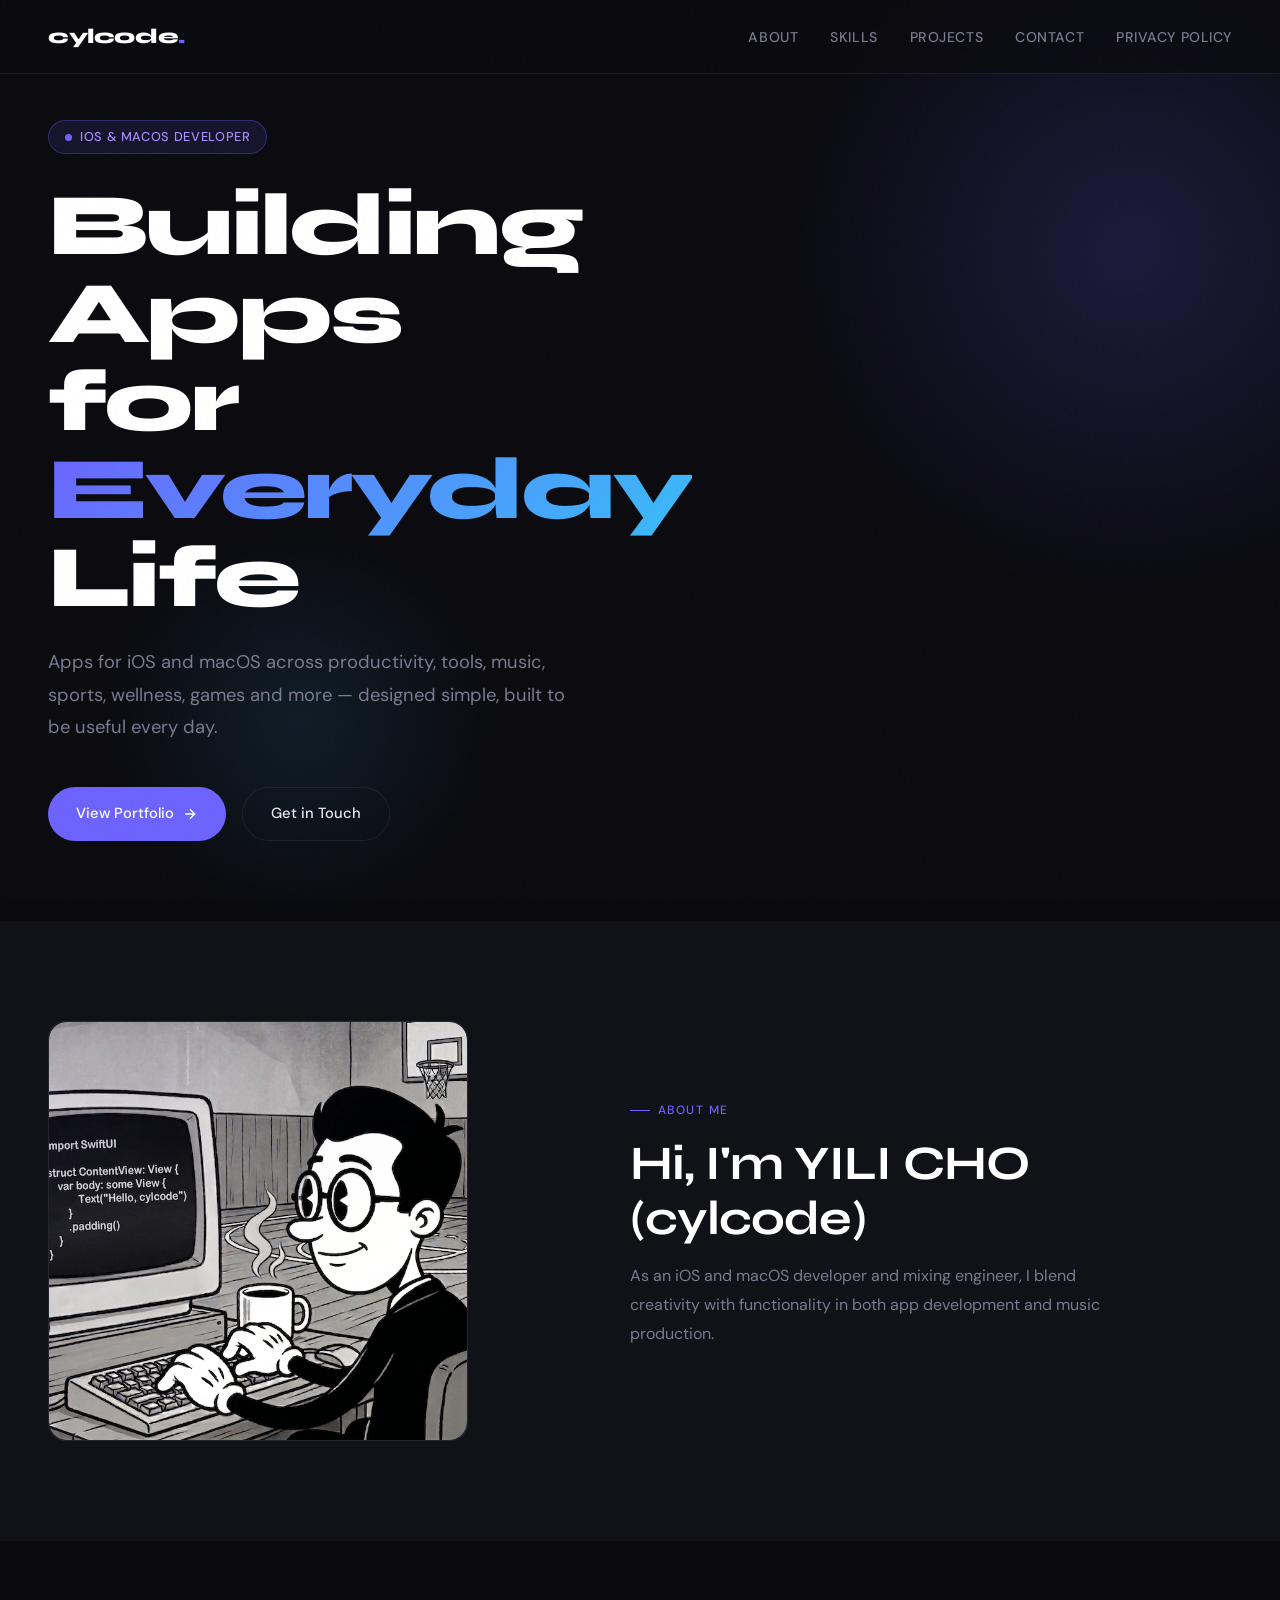
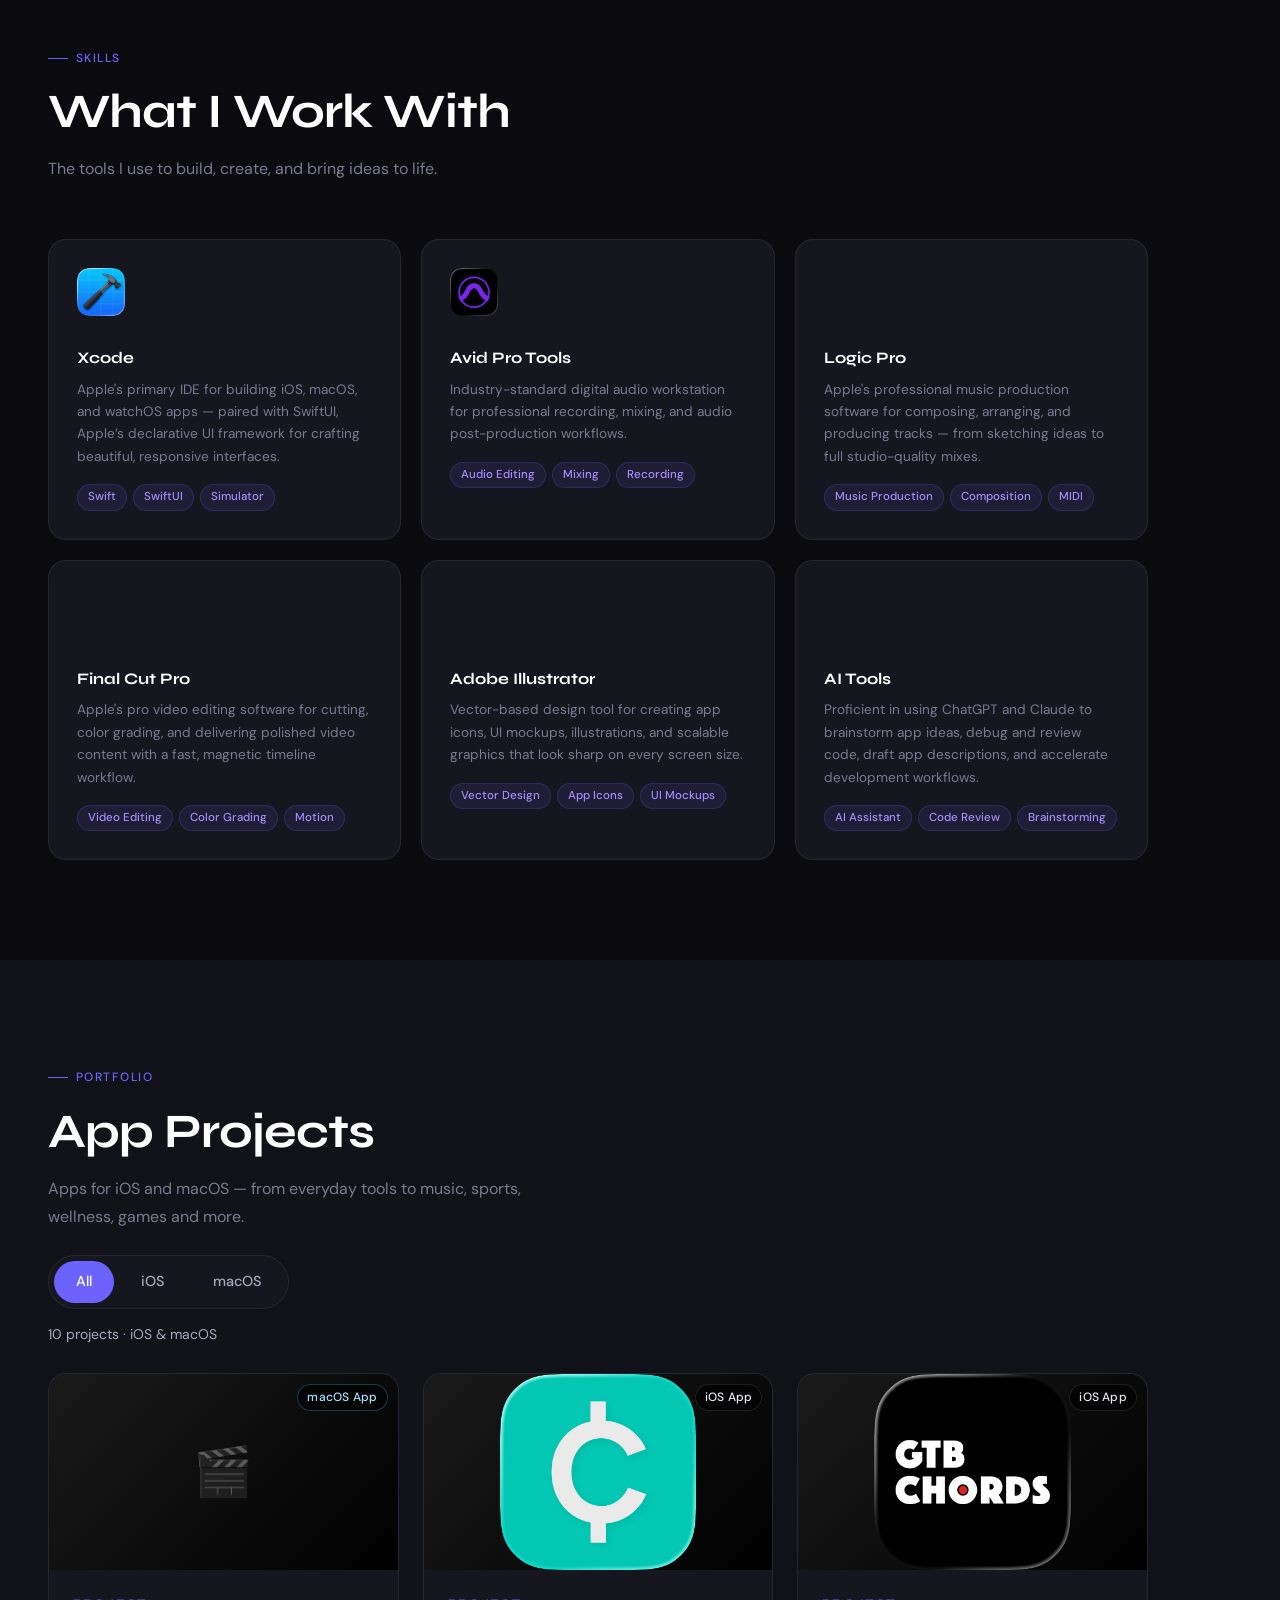
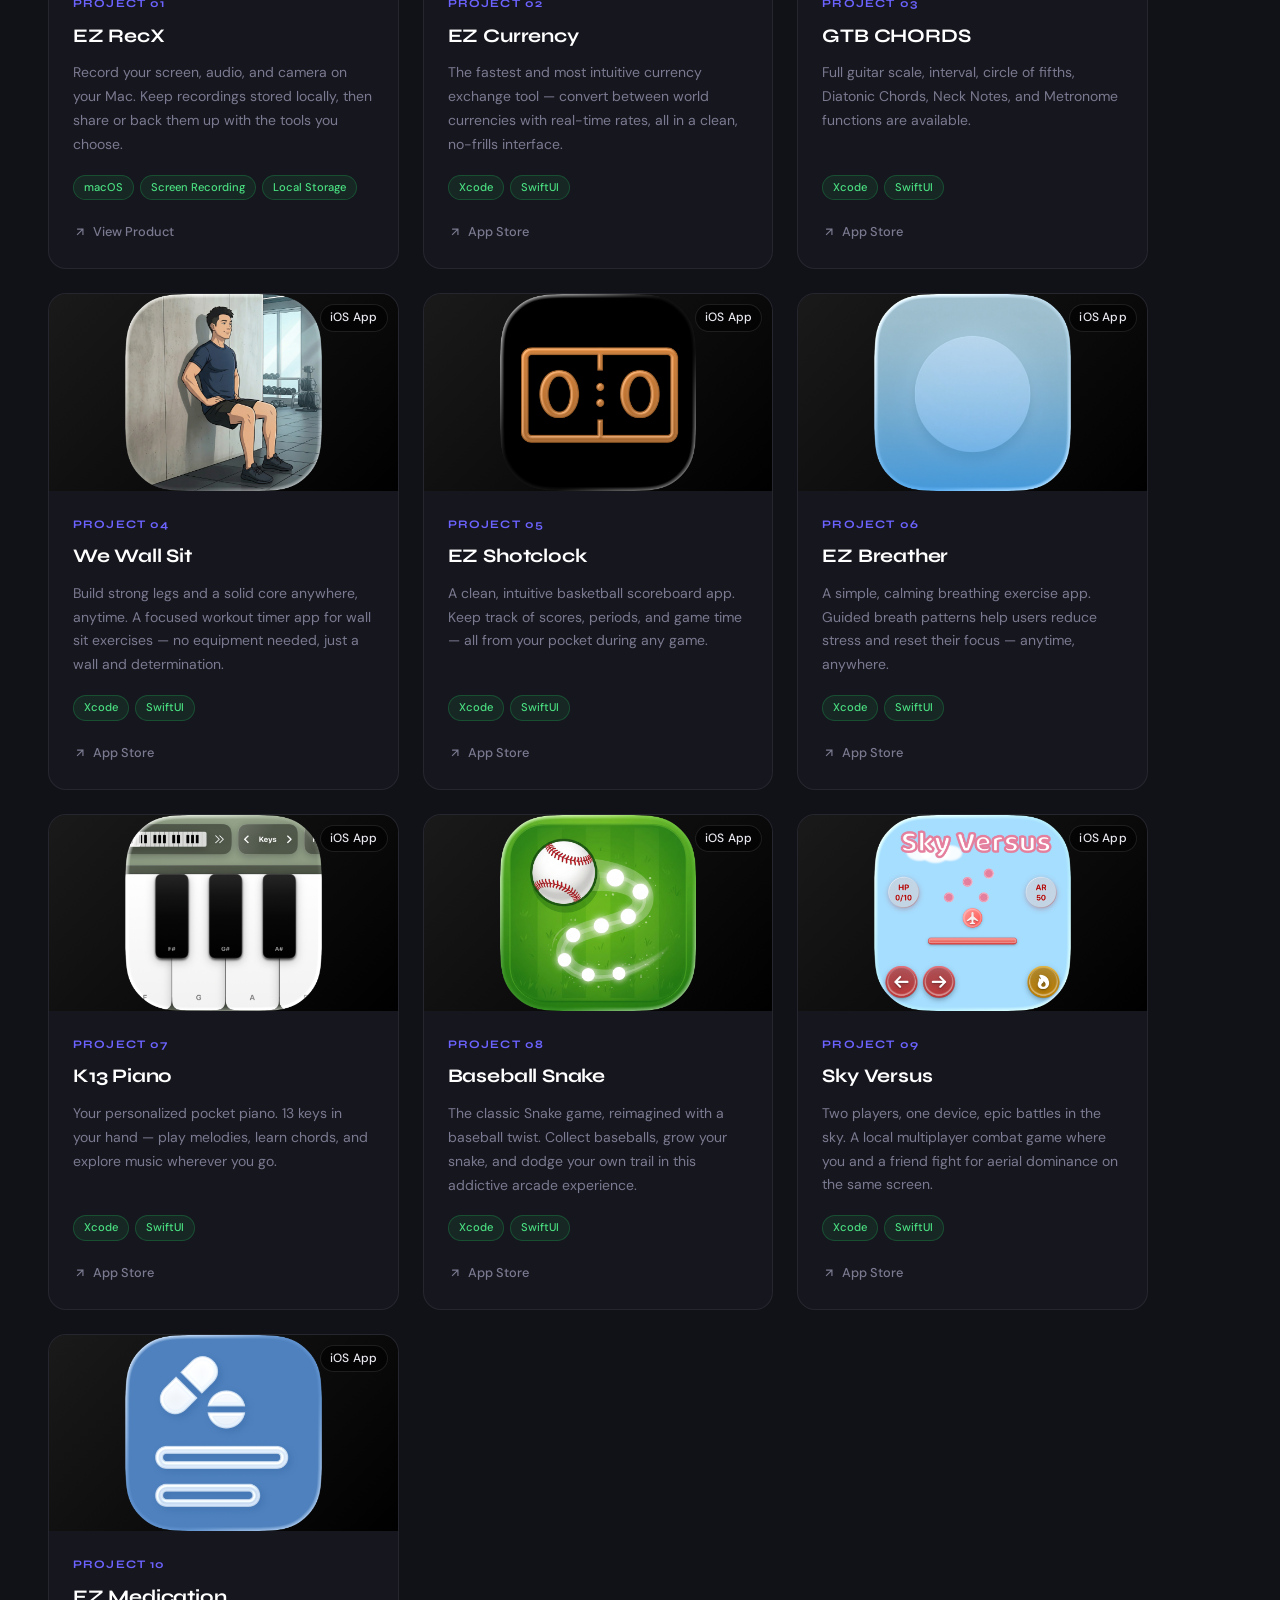
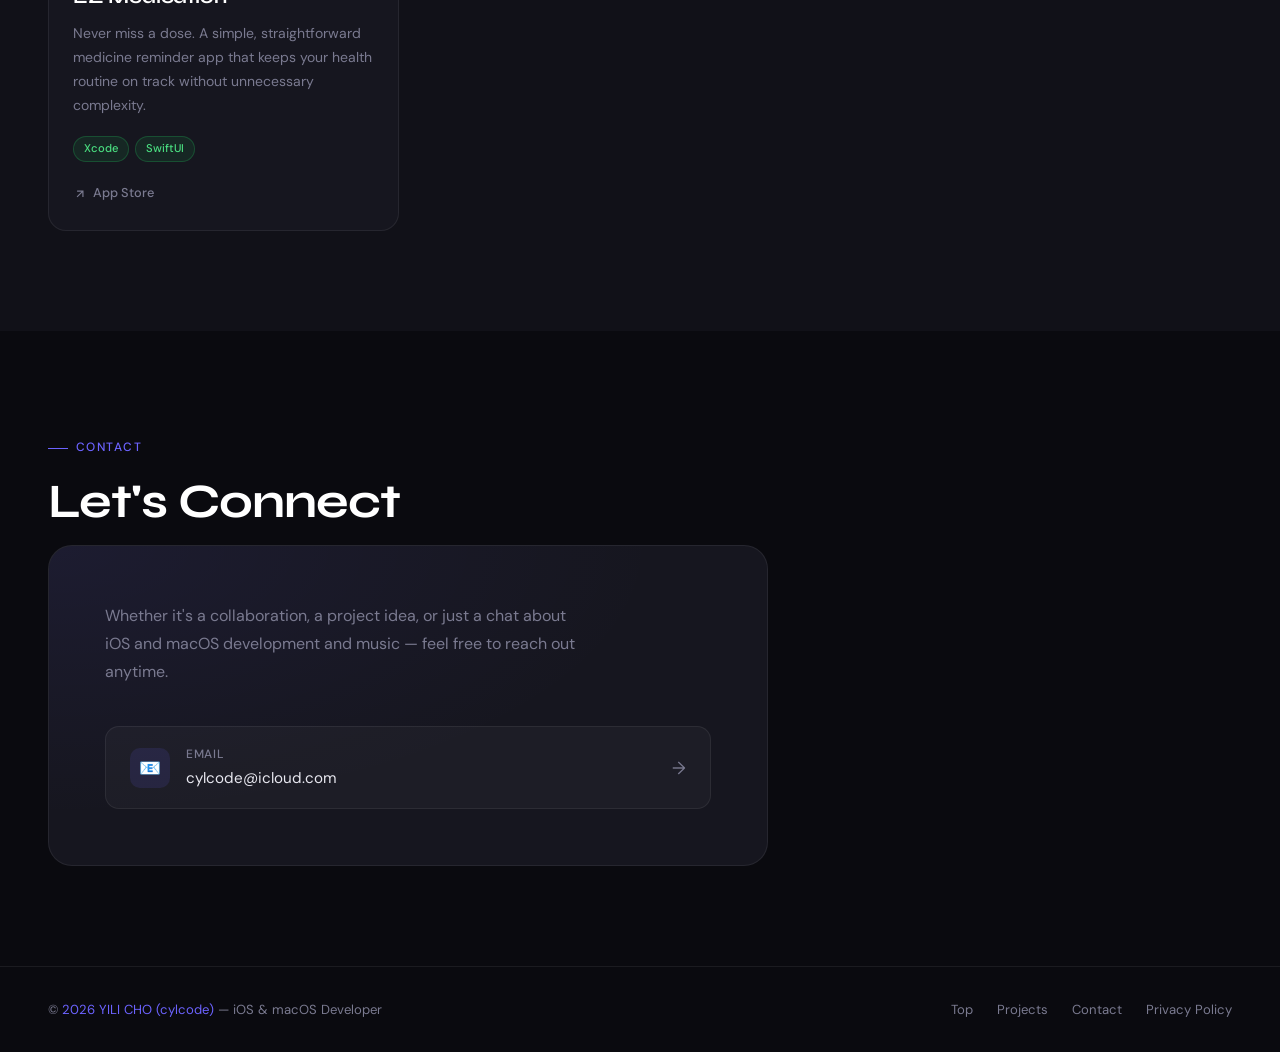
==== commit 34068060: "Remove GitHub contact link from index.html Removed GitHub contact section from the index.html file." ====
--- a/index.html
+++ b/index.html
@@ -1403,33 +1403,6 @@
             <span class="contact-arrow" aria-hidden="true">→</span>
           </a>
 
-          <a
-            href="https://github.com/cylcode886"
-            target="_blank"
-            rel="noopener noreferrer"
-            class="contact-item"
-          >
-            <div class="contact-icon">
-              <svg
-                width="20"
-                height="20"
-                viewBox="0 0 24 24"
-                fill="none"
-                stroke="currentColor"
-                stroke-width="2"
-                style="color:var(--accent2)"
-                aria-hidden="true"
-              >
-                <path d="M9 19c-5 1.5-5-2.5-7-3m14 6v-3.87a3.37 3.37 0 00-.94-2.61c3.14-.35 6.44-1.54 6.44-7A5.44 5.44 0 0020 4.77 5.07 5.07 0 0019.91 1S18.73.65 16 2.48a13.38 13.38 0 00-7 0C6.27.65 5.09 1 5.09 1A5.07 5.07 0 005 4.77a5.44 5.44 0 00-1.5 3.78c0 5.42 3.3 6.61 6.44 7A3.37 3.37 0 009 18.13V22" />
-              </svg>
-            </div>
-
-            <div class="contact-info">
-              <div class="contact-label">GitHub</div>
-              <div class="contact-value">github.com/cylcode886</div>
-            </div>
-            <span class="contact-arrow" aria-hidden="true">→</span>
-          </a>
         </div>
       </div>
     </section>
@@ -1474,7 +1447,7 @@
         platform: 'macOS',
         url: 'https://cylcode886.github.io/ez-recx/',
         linkType: 'product',
-        image: 'https://cylcode886.github.io/App_Icon_SS/EZ%20Screen%20Recorder%20IC_2-iOS-Default-1024x1024%401x.png',
+        image: 'App_Icon_SS/EZ RecX IC_Xcode_Logo-iOS-Default-512@1x.png',
         imageType: 'icon',
         emoji: '🎬',
         gradient: 'linear-gradient(135deg,#1a1a1a 0%,#000000 100%)',
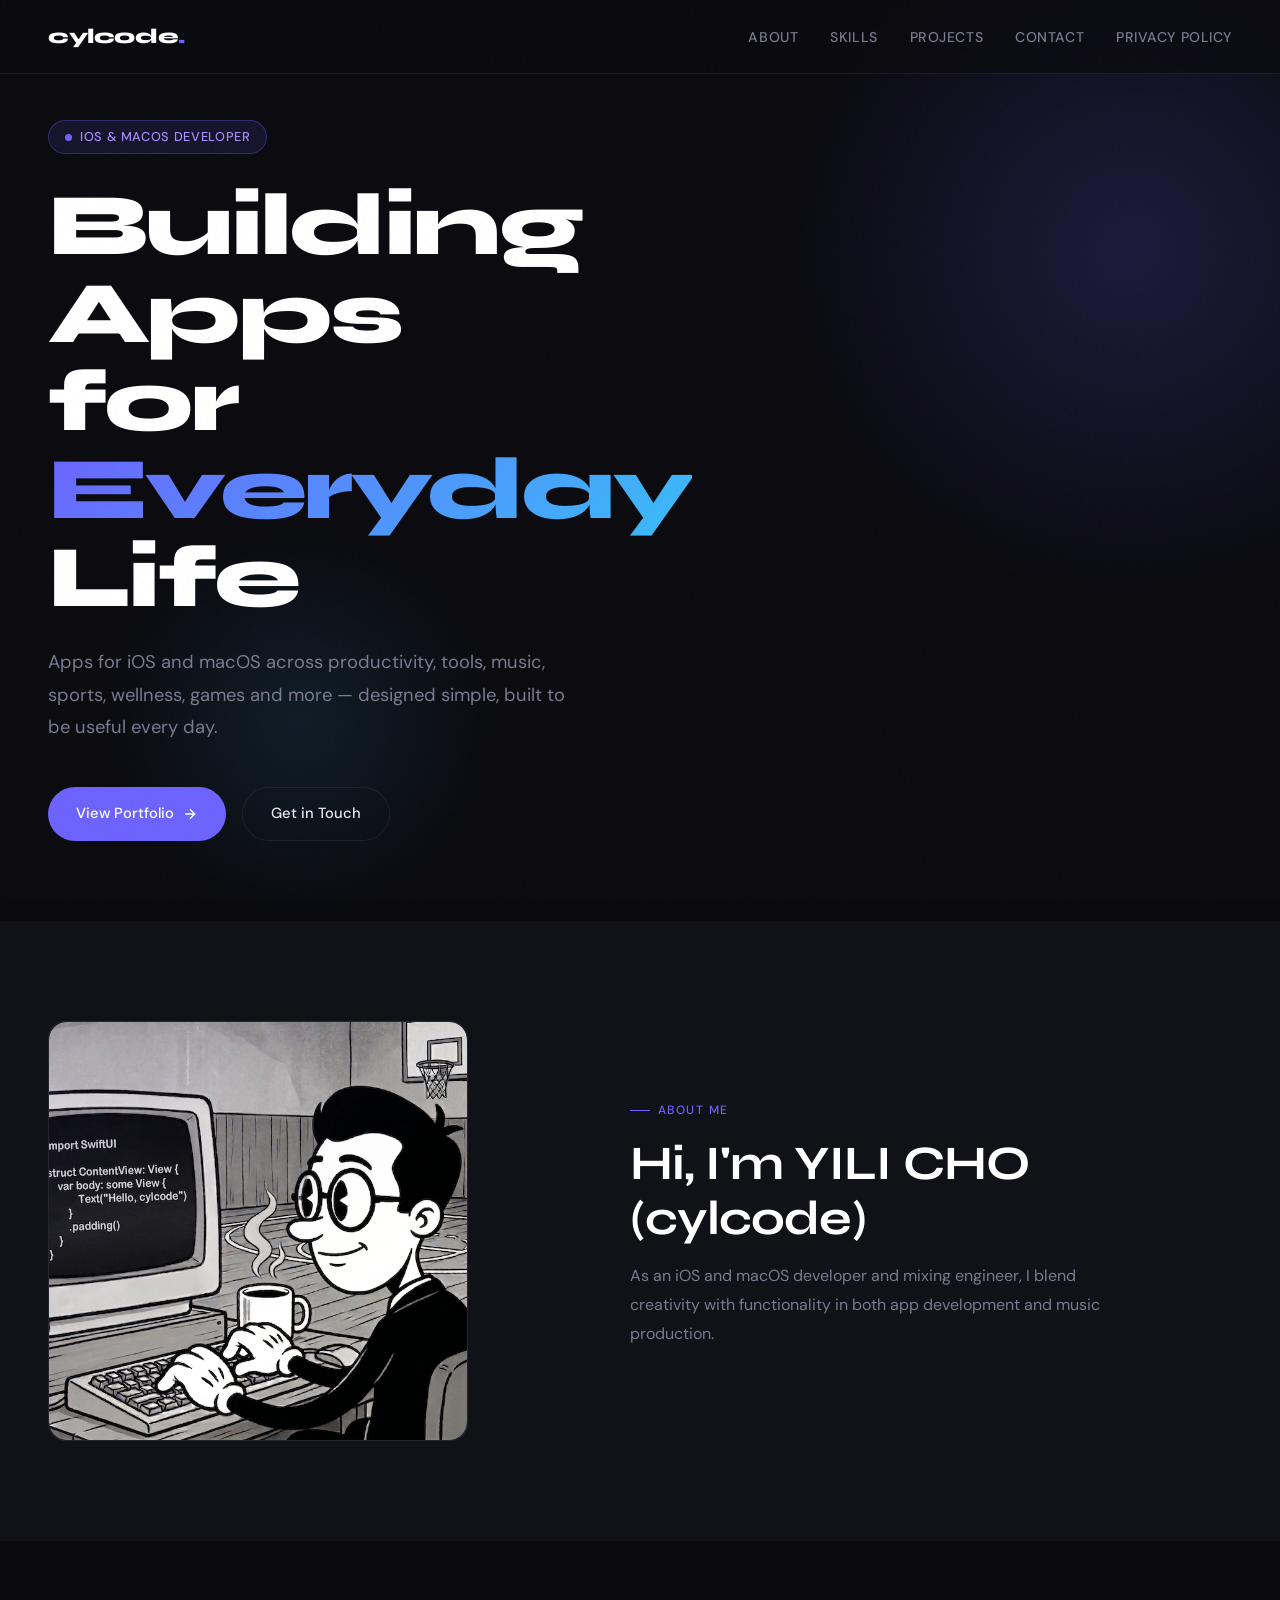
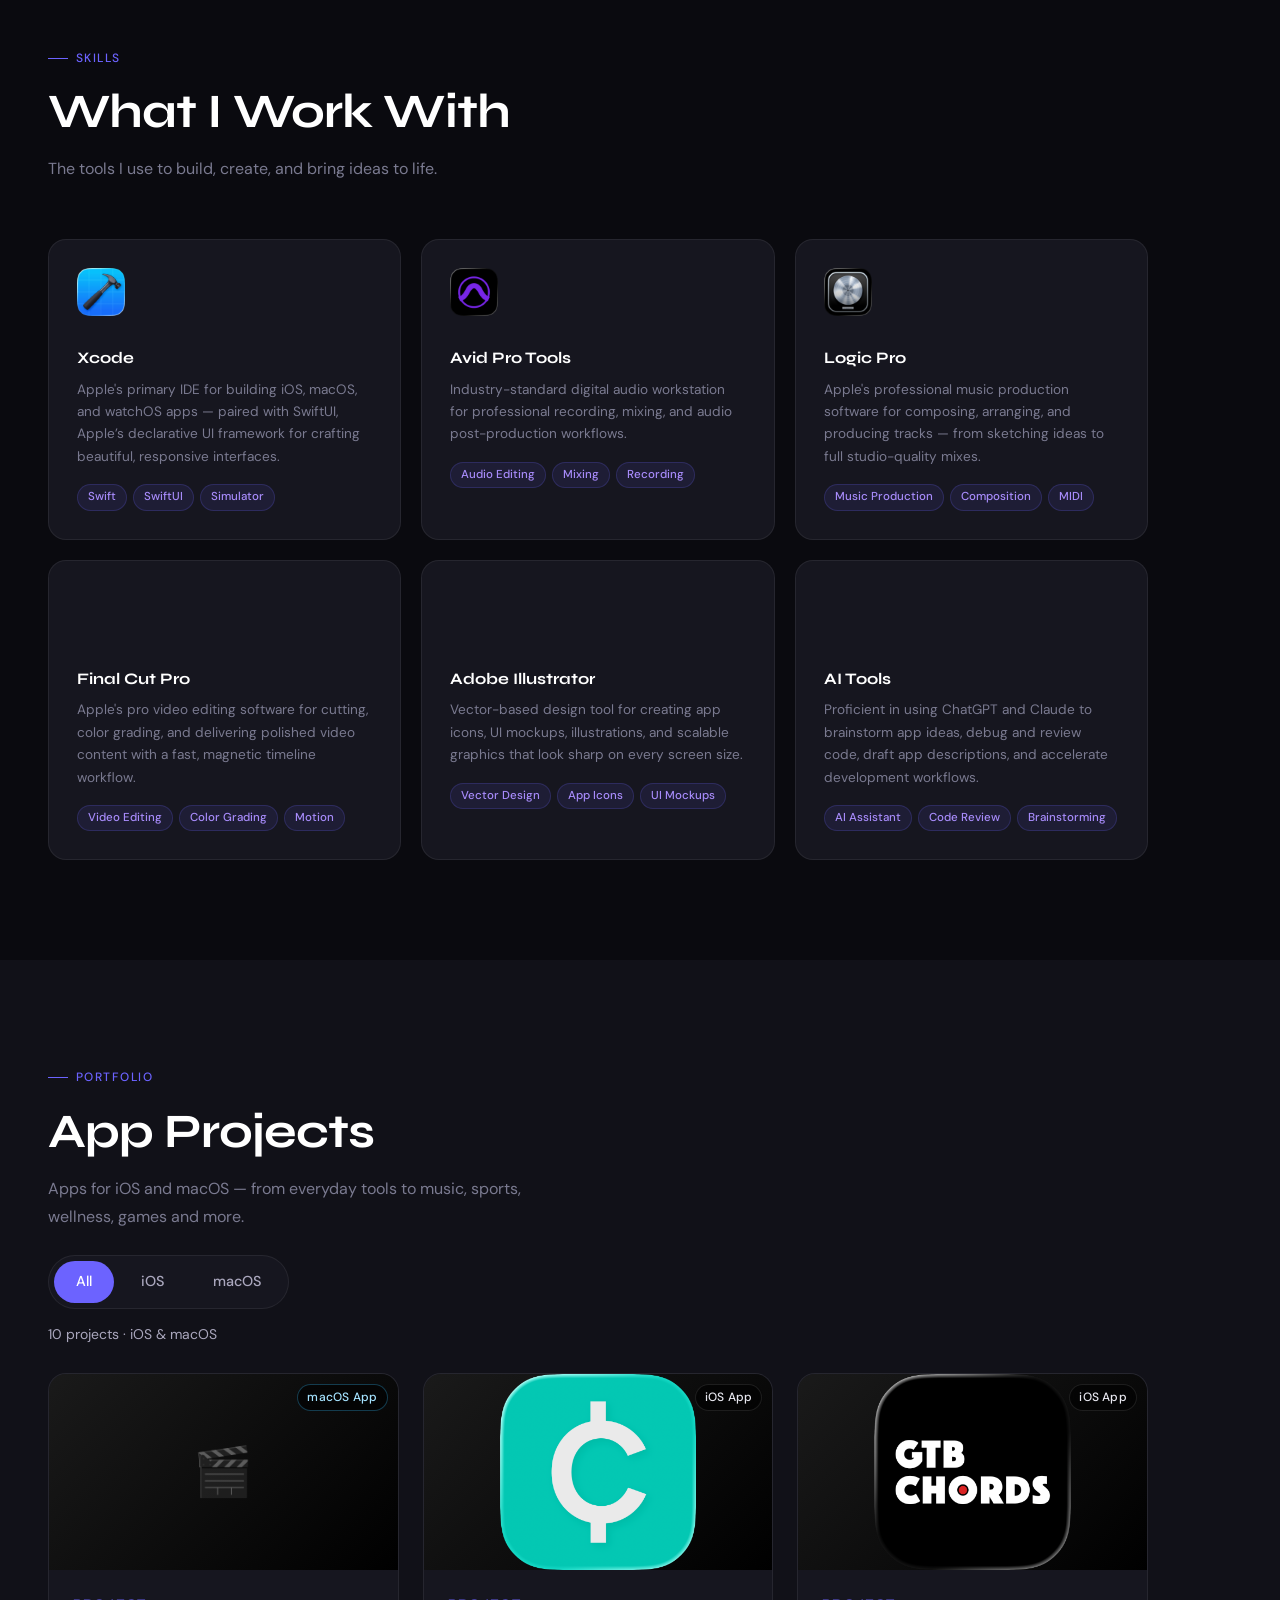
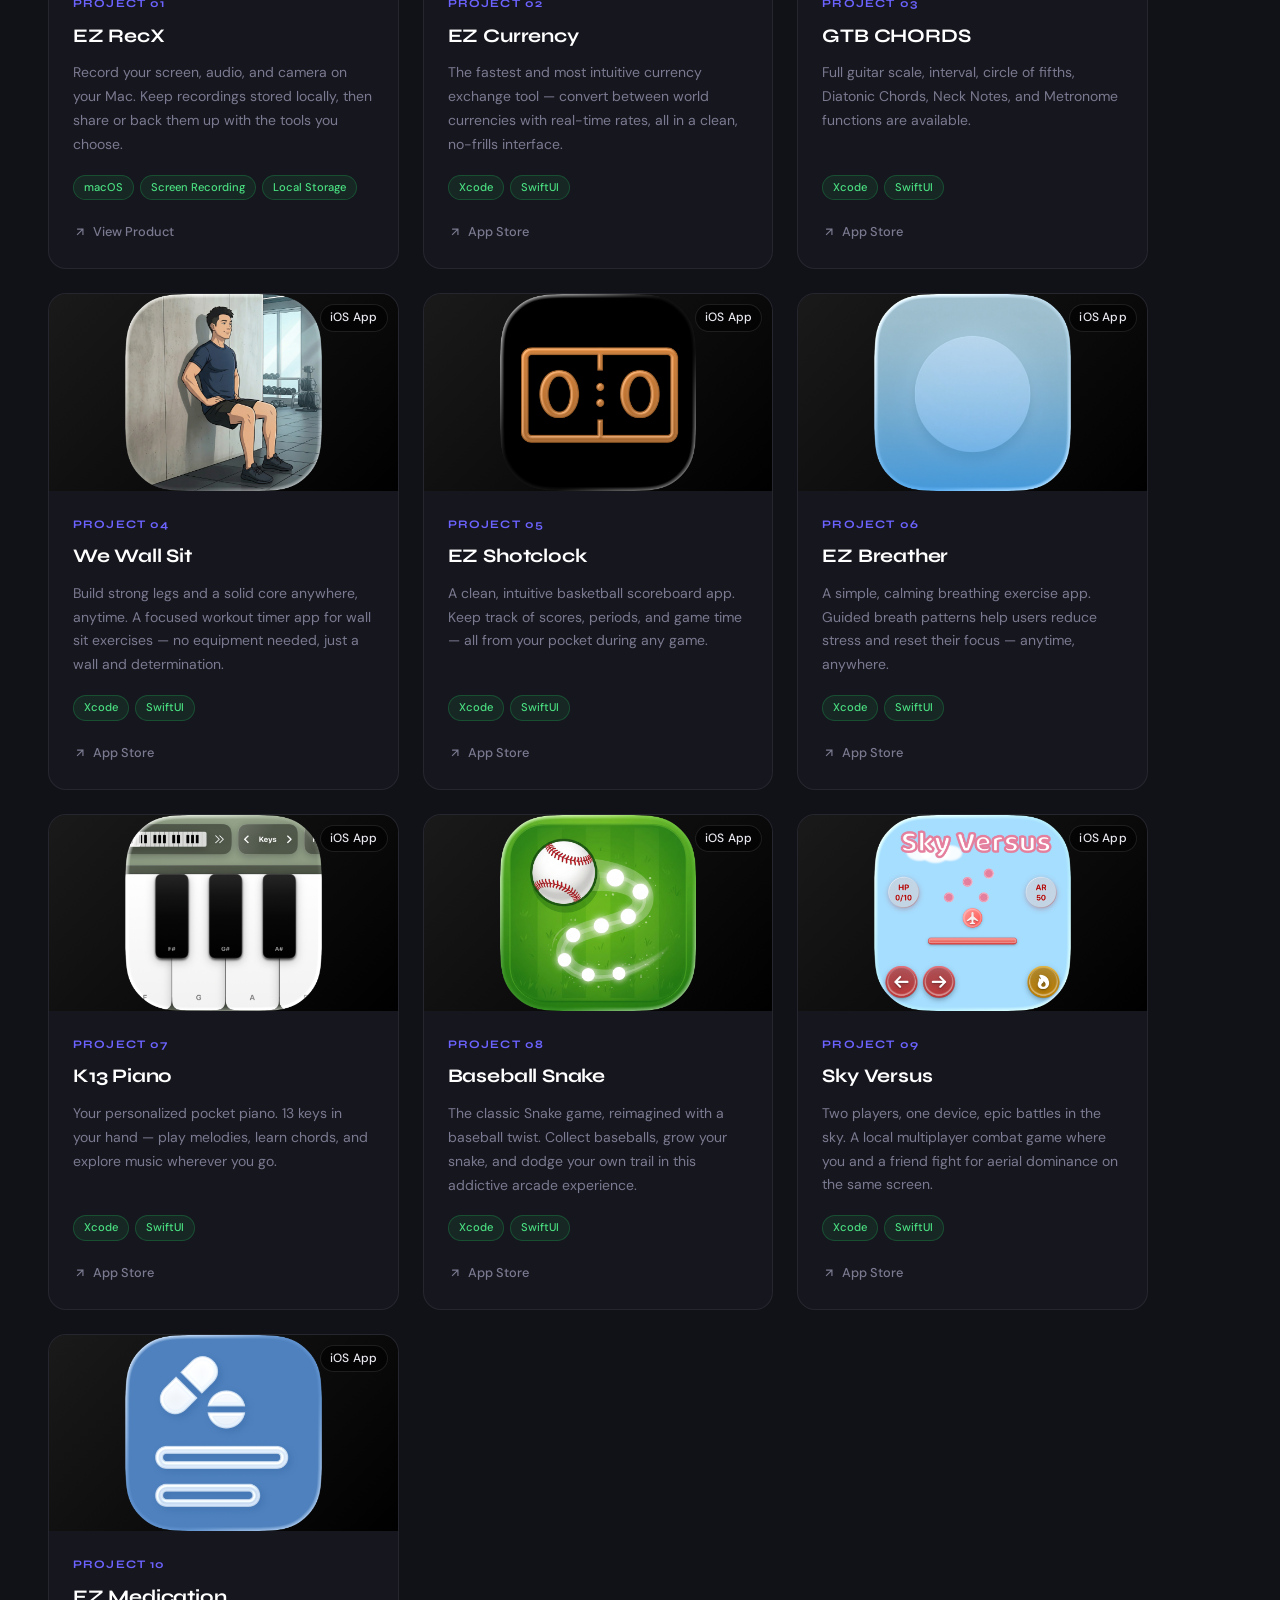
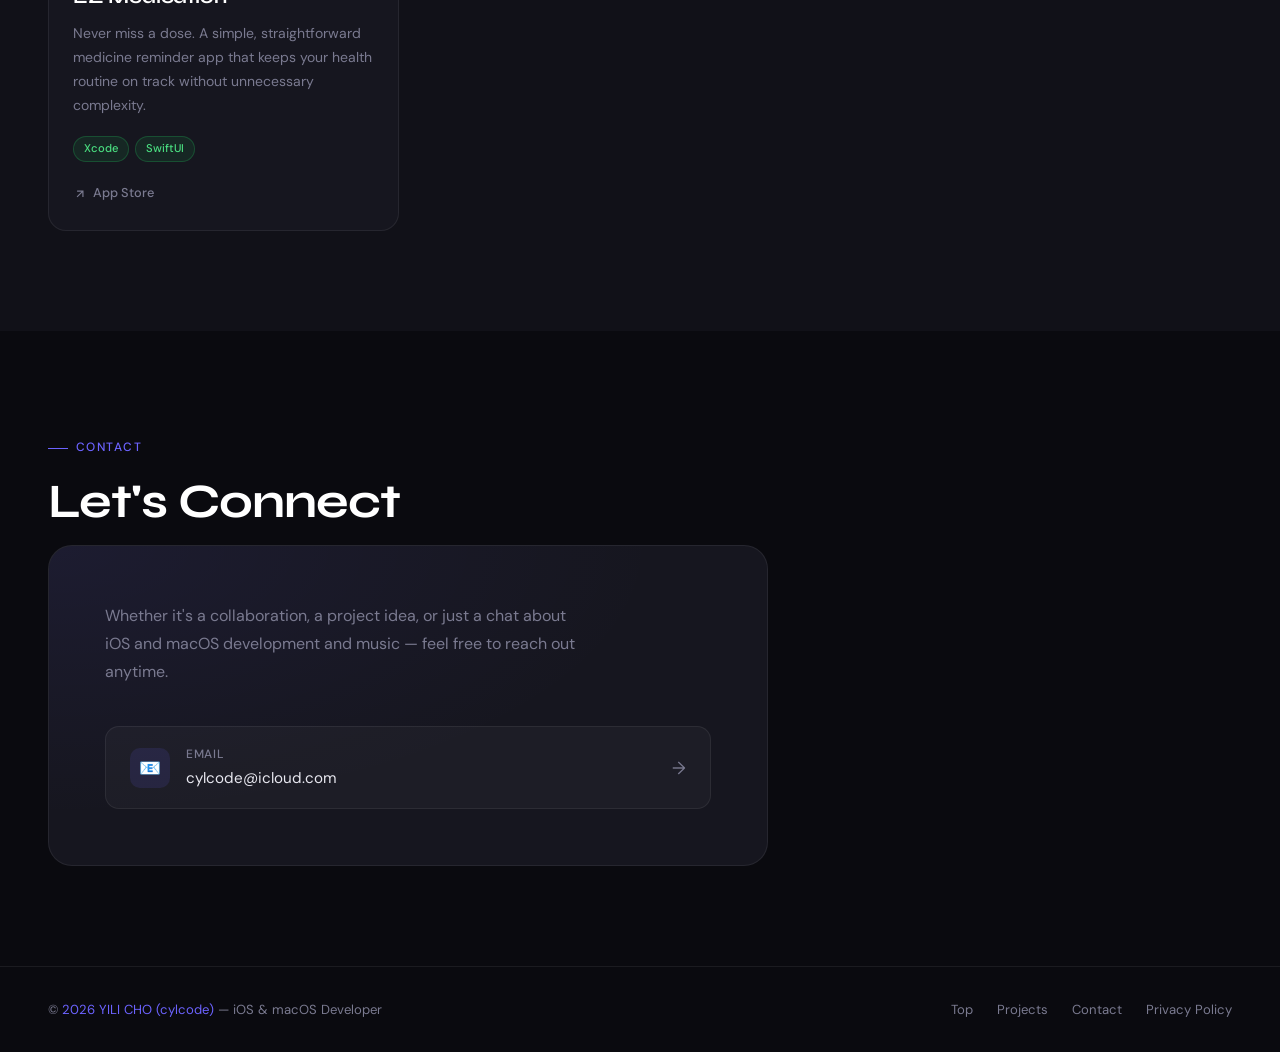
==== commit a2501210: "Move EZ RecX links to Cloudflare" ====
--- a/index.html
+++ b/index.html
@@ -11,11 +11,11 @@
     content="cylcode (YILI CHO) — iOS and macOS developer and mixing engineer. Building apps for everyday life with Swift and SwiftUI."
   />
   <meta name="author" content="YILI CHO (cylcode)" />
-  <link rel="canonical" href="https://cylcode886.github.io/" />
+  <link rel="canonical" href="https://cylcode.pages.dev/" />
 
   <!-- Open Graph / Social Sharing -->
   <meta property="og:type" content="website" />
-  <meta property="og:url" content="https://cylcode886.github.io/" />
+  <meta property="og:url" content="https://cylcode.pages.dev/" />
   <meta property="og:title" content="cylcode — iOS &amp; macOS Developer" />
   <meta
     property="og:description"
@@ -23,7 +23,7 @@
   />
   <meta
     property="og:image"
-    content="https://cylcode886.github.io/Head_pic/cylcode_Banner_pic_1200x675.png"
+    content="https://cylcode.pages.dev/Head_pic/cylcode_Banner_pic_1200x675.png"
   />
   <meta property="og:image:alt" content="YILI CHO (cylcode)" />
   <meta name="twitter:card" content="summary_large_image" />
@@ -1086,7 +1086,7 @@
       <li><a href="#projects">Projects</a></li>
       <li><a href="#contact">Contact</a></li>
       <li class="nav-privacy">
-        <a href="https://cylcode886.github.io/App-Privacy-Policy/">
+        <a href="https://cylcode.pages.dev/privacy/">
           Privacy Policy
         </a>
       </li>
@@ -1374,7 +1374,7 @@
       <div class="projects-grid" id="projectsGrid">
         <!-- Remains available if JavaScript cannot render the cards. -->
         <p class="project-fallback">
-          Explore <a href="https://cylcode886.github.io/ez-recx/">EZ RecX</a>,
+          Explore <a href="https://cylcode.pages.dev/ez-recx/">EZ RecX</a>,
           or <a href="#contact">contact me</a> to learn more about my apps.
           Enable JavaScript to browse and filter the complete portfolio.
         </p>
@@ -1420,7 +1420,7 @@
       <a href="#projects">Projects</a>
       <a href="#contact">Contact</a>
       <a
-        href="https://cylcode886.github.io/App-Privacy-Policy/"
+        href="https://cylcode.pages.dev/privacy/"
         target="_blank"
         rel="noopener noreferrer"
       >Privacy Policy</a>
@@ -1445,7 +1445,7 @@
       {
         title: 'EZ RecX',
         platform: 'macOS',
-        url: 'https://cylcode886.github.io/ez-recx/',
+        url: 'https://cylcode.pages.dev/ez-recx/',
         linkType: 'product',
         image: 'App_Icon_SS/EZ RecX IC_Xcode_Logo-iOS-Default-512@1x.png',
         imageType: 'icon',
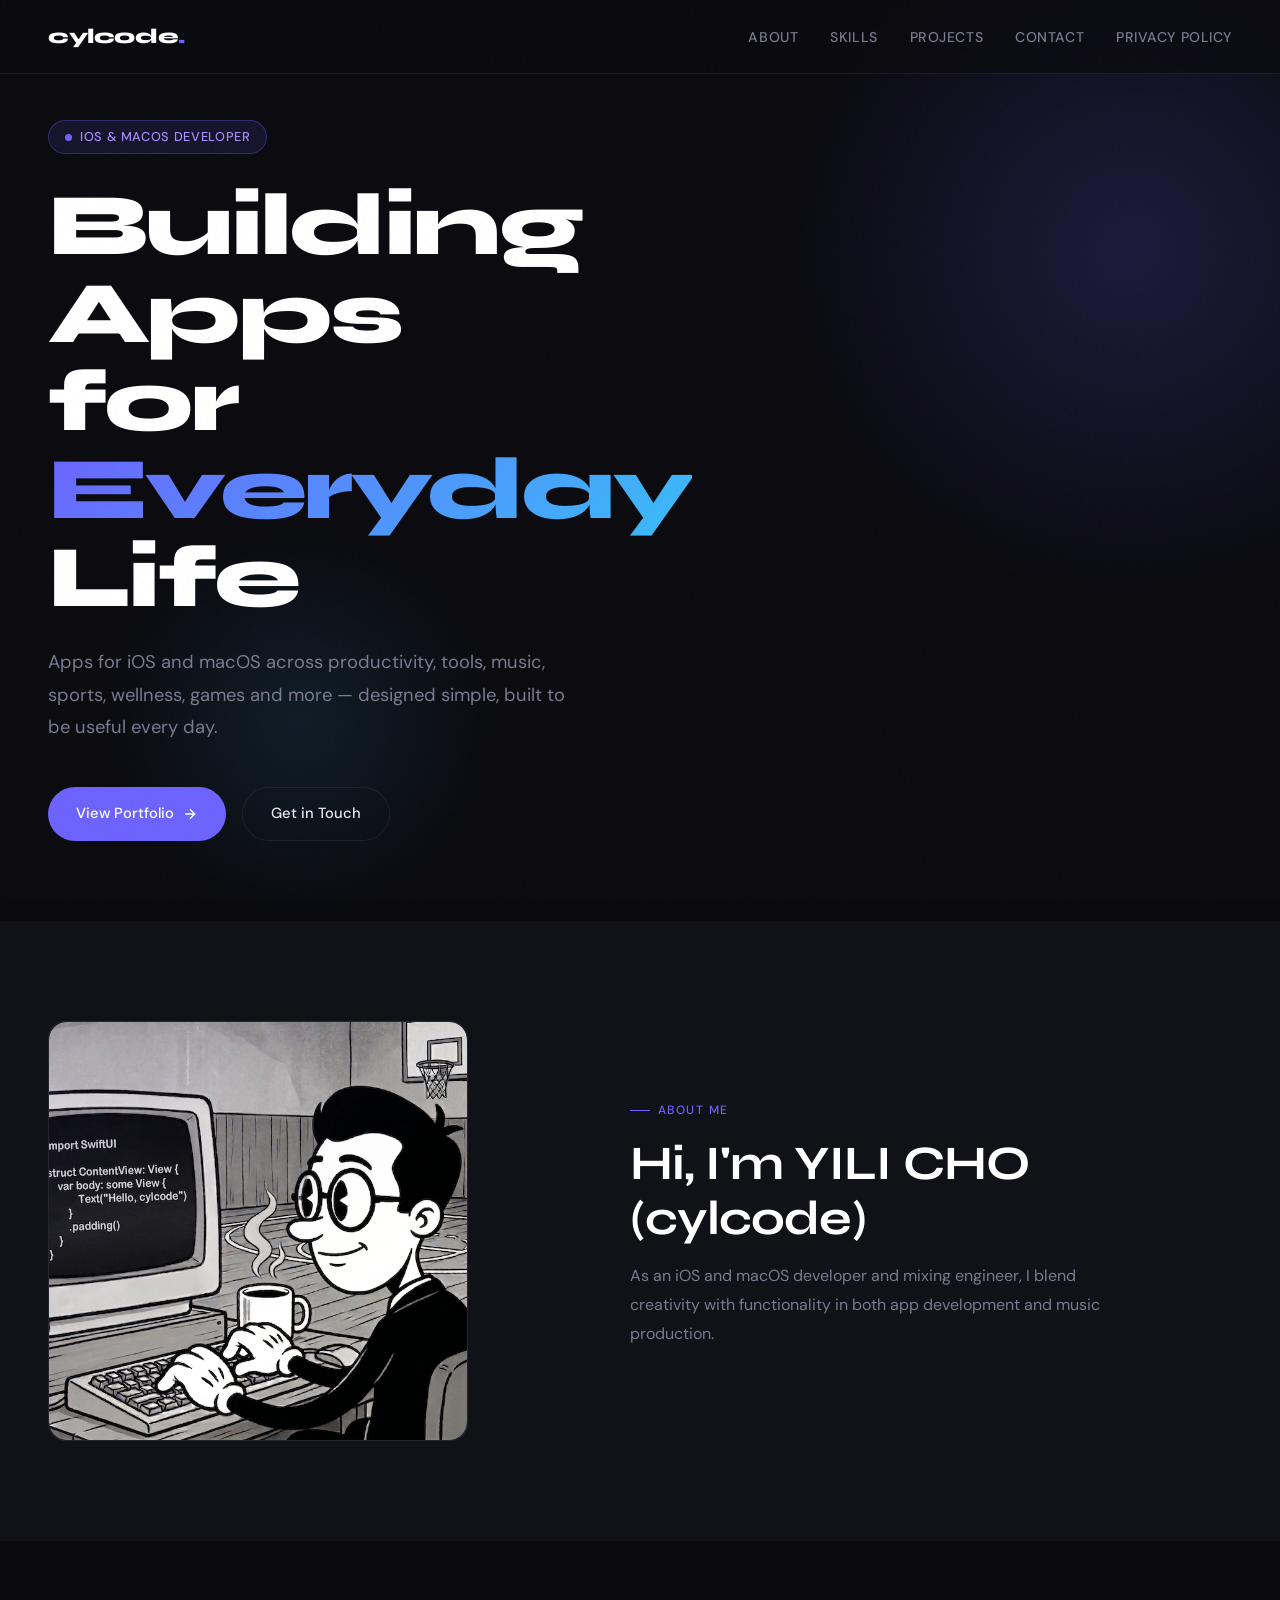
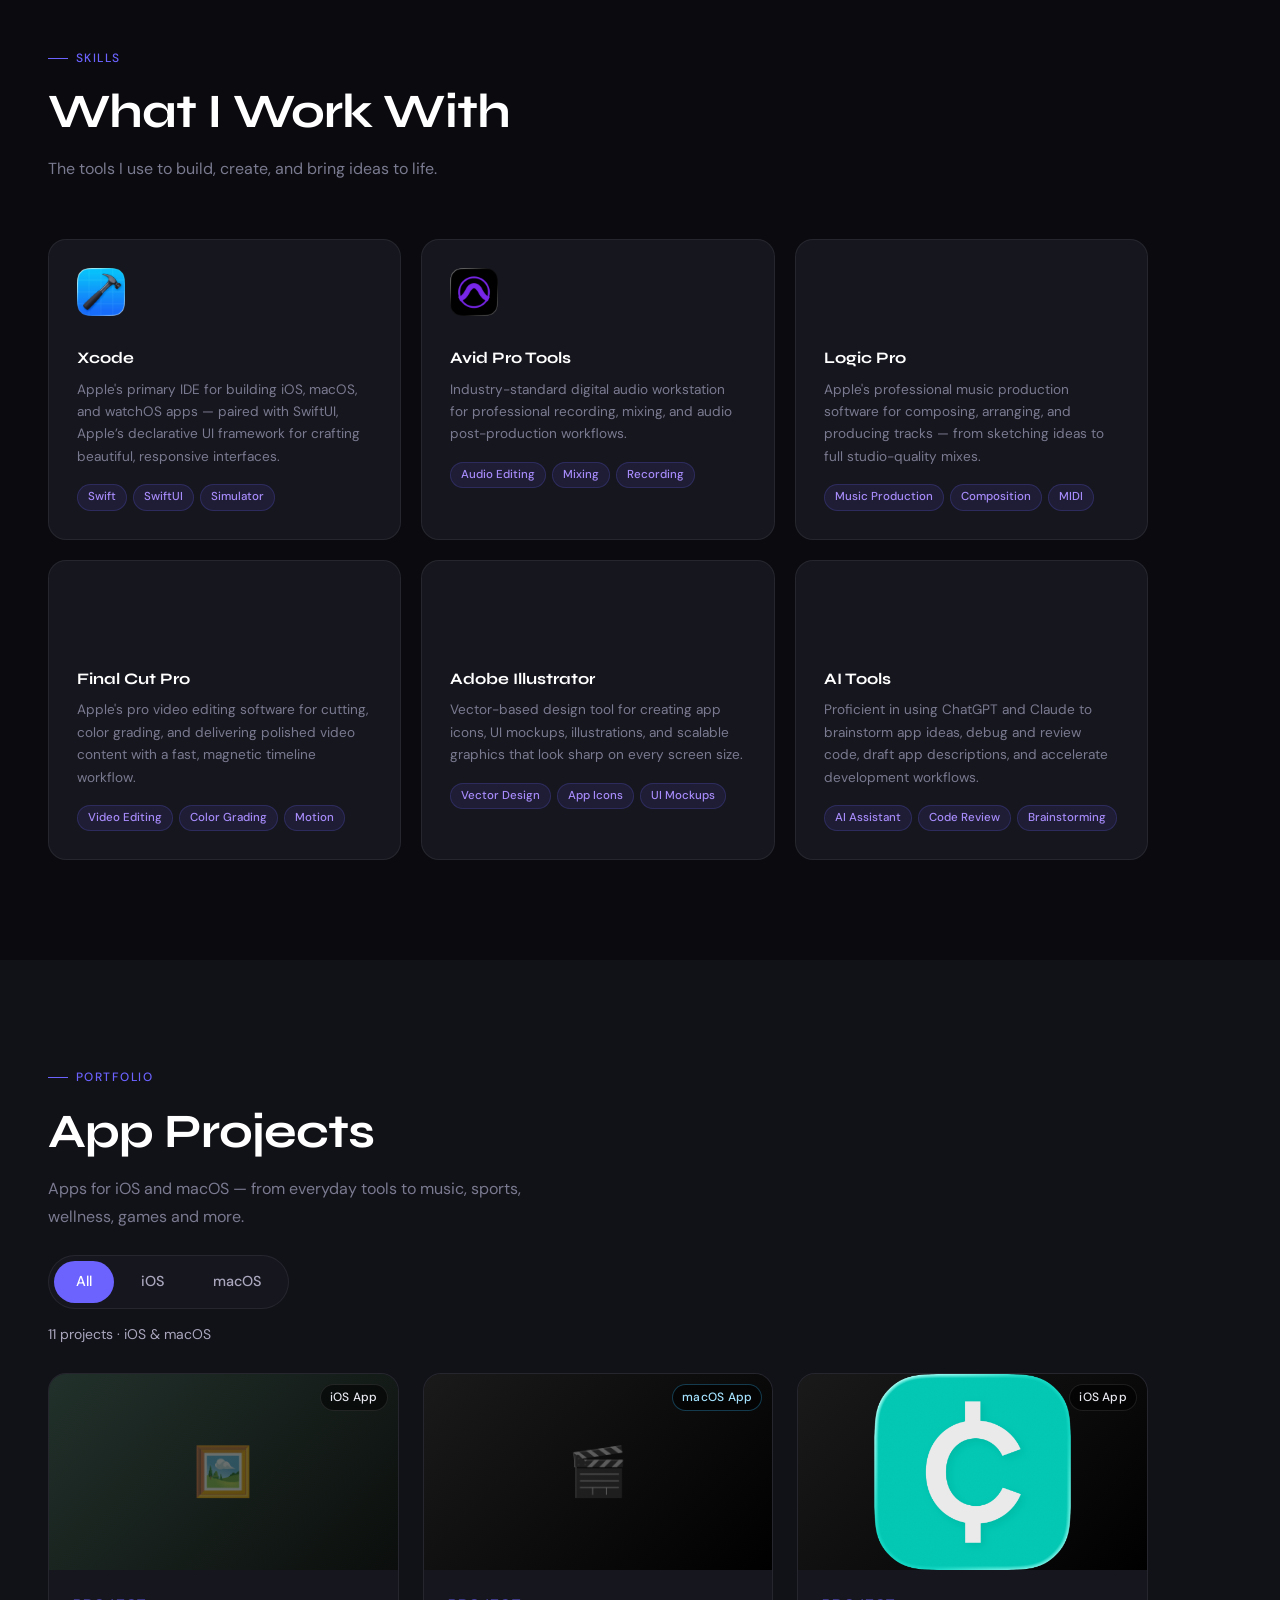
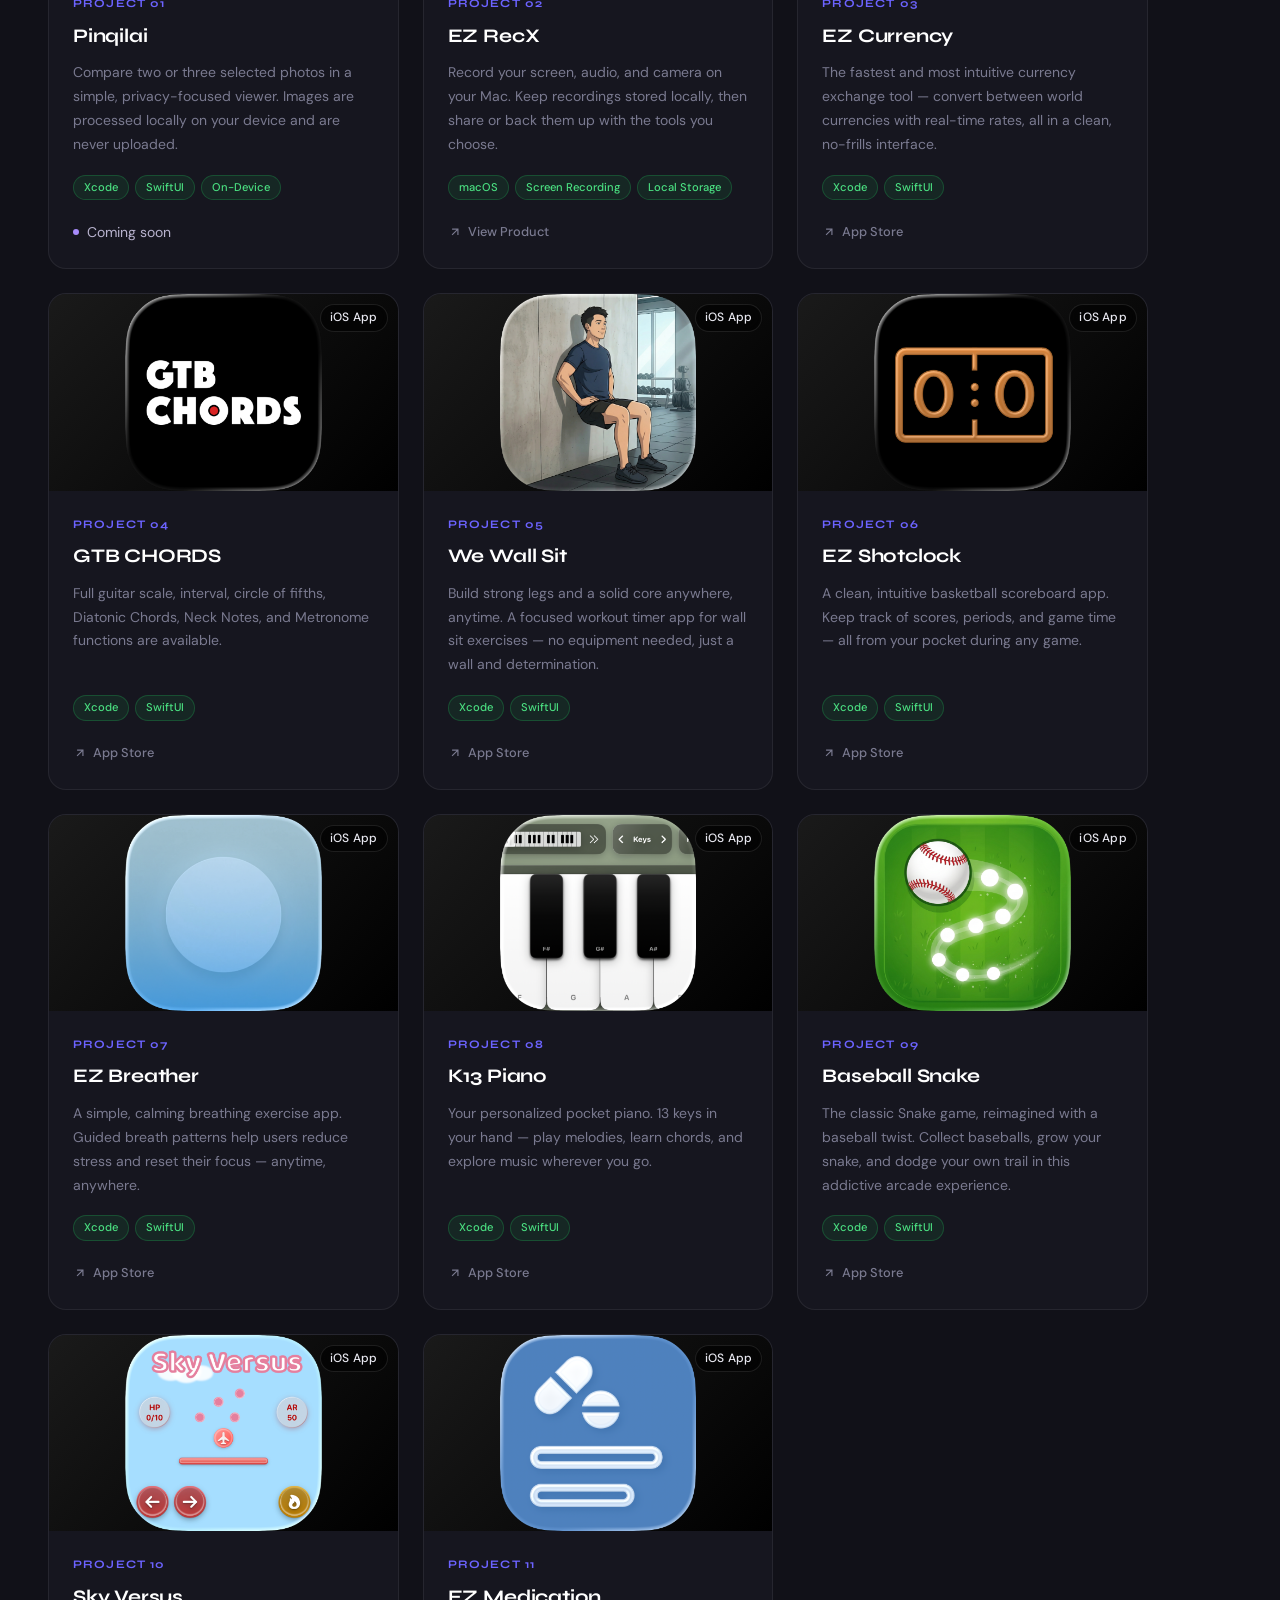
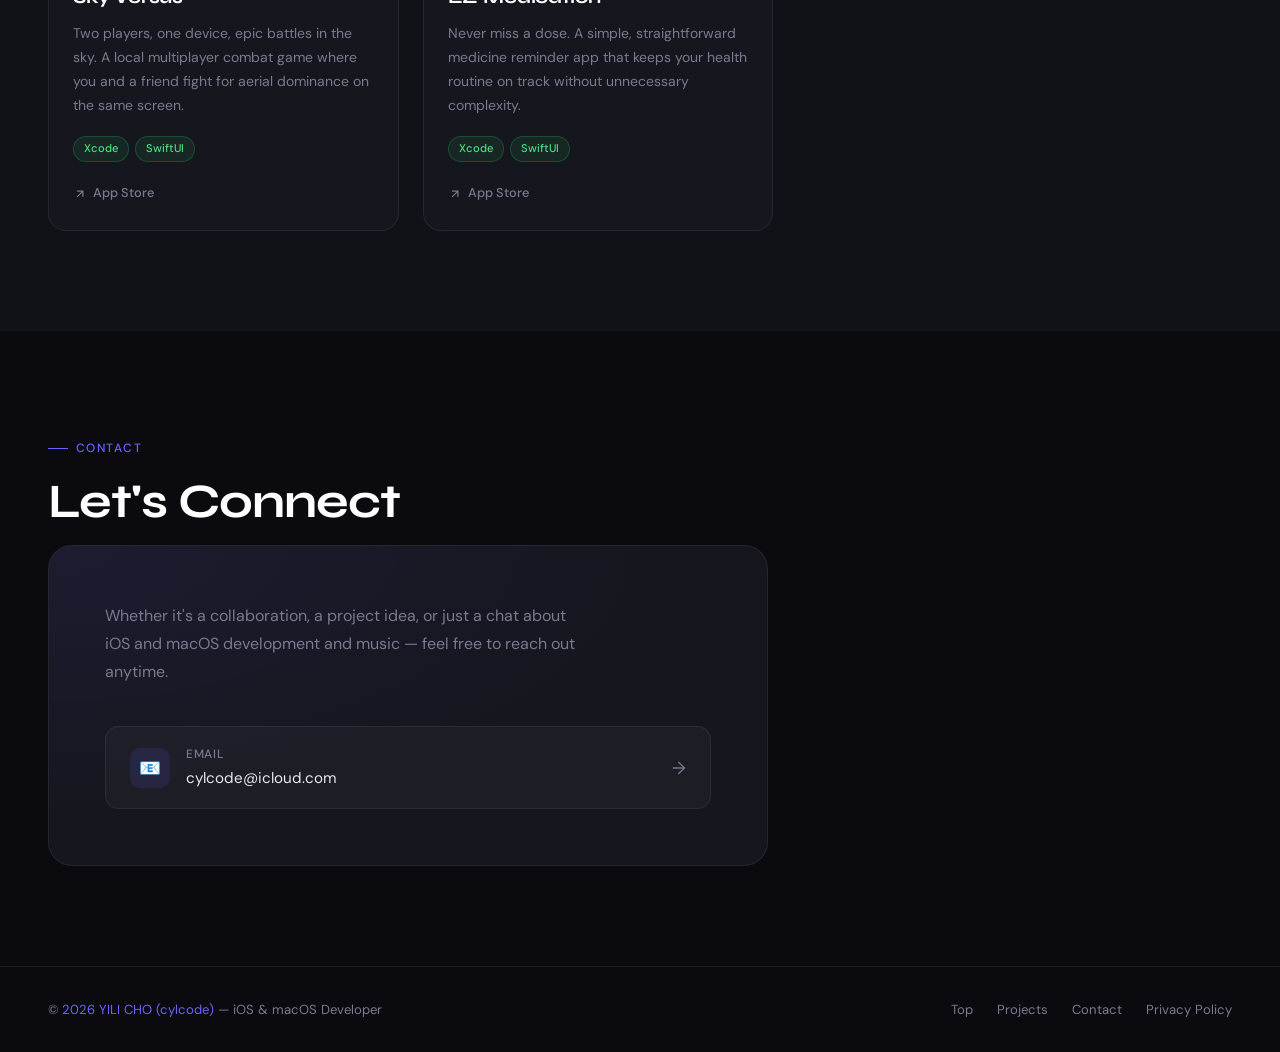
==== commit caf2c204: "Add Pinqilai to app projects" ====
--- a/index.html
+++ b/index.html
@@ -1442,6 +1442,17 @@
     // ============================================================
 
     const projects = [
+      {
+        title: 'Pinqilai',
+        platform: 'iOS',
+        image: 'App_Icon_SS/Pinqilai-icon7-iOS-Default-512@1x.png',
+        imageType: 'icon',
+        emoji: '🖼️',
+        gradient: 'linear-gradient(135deg,#22312b 0%,#0b0e0c 100%)',
+        desc: 'Compare two or three selected photos in a simple, privacy-focused viewer. Images are processed locally on your device and are never uploaded.',
+        stack: ['Xcode', 'SwiftUI', 'On-Device'],
+        status: 'Coming soon'
+      },
       {
         title: 'EZ RecX',
         platform: 'macOS',
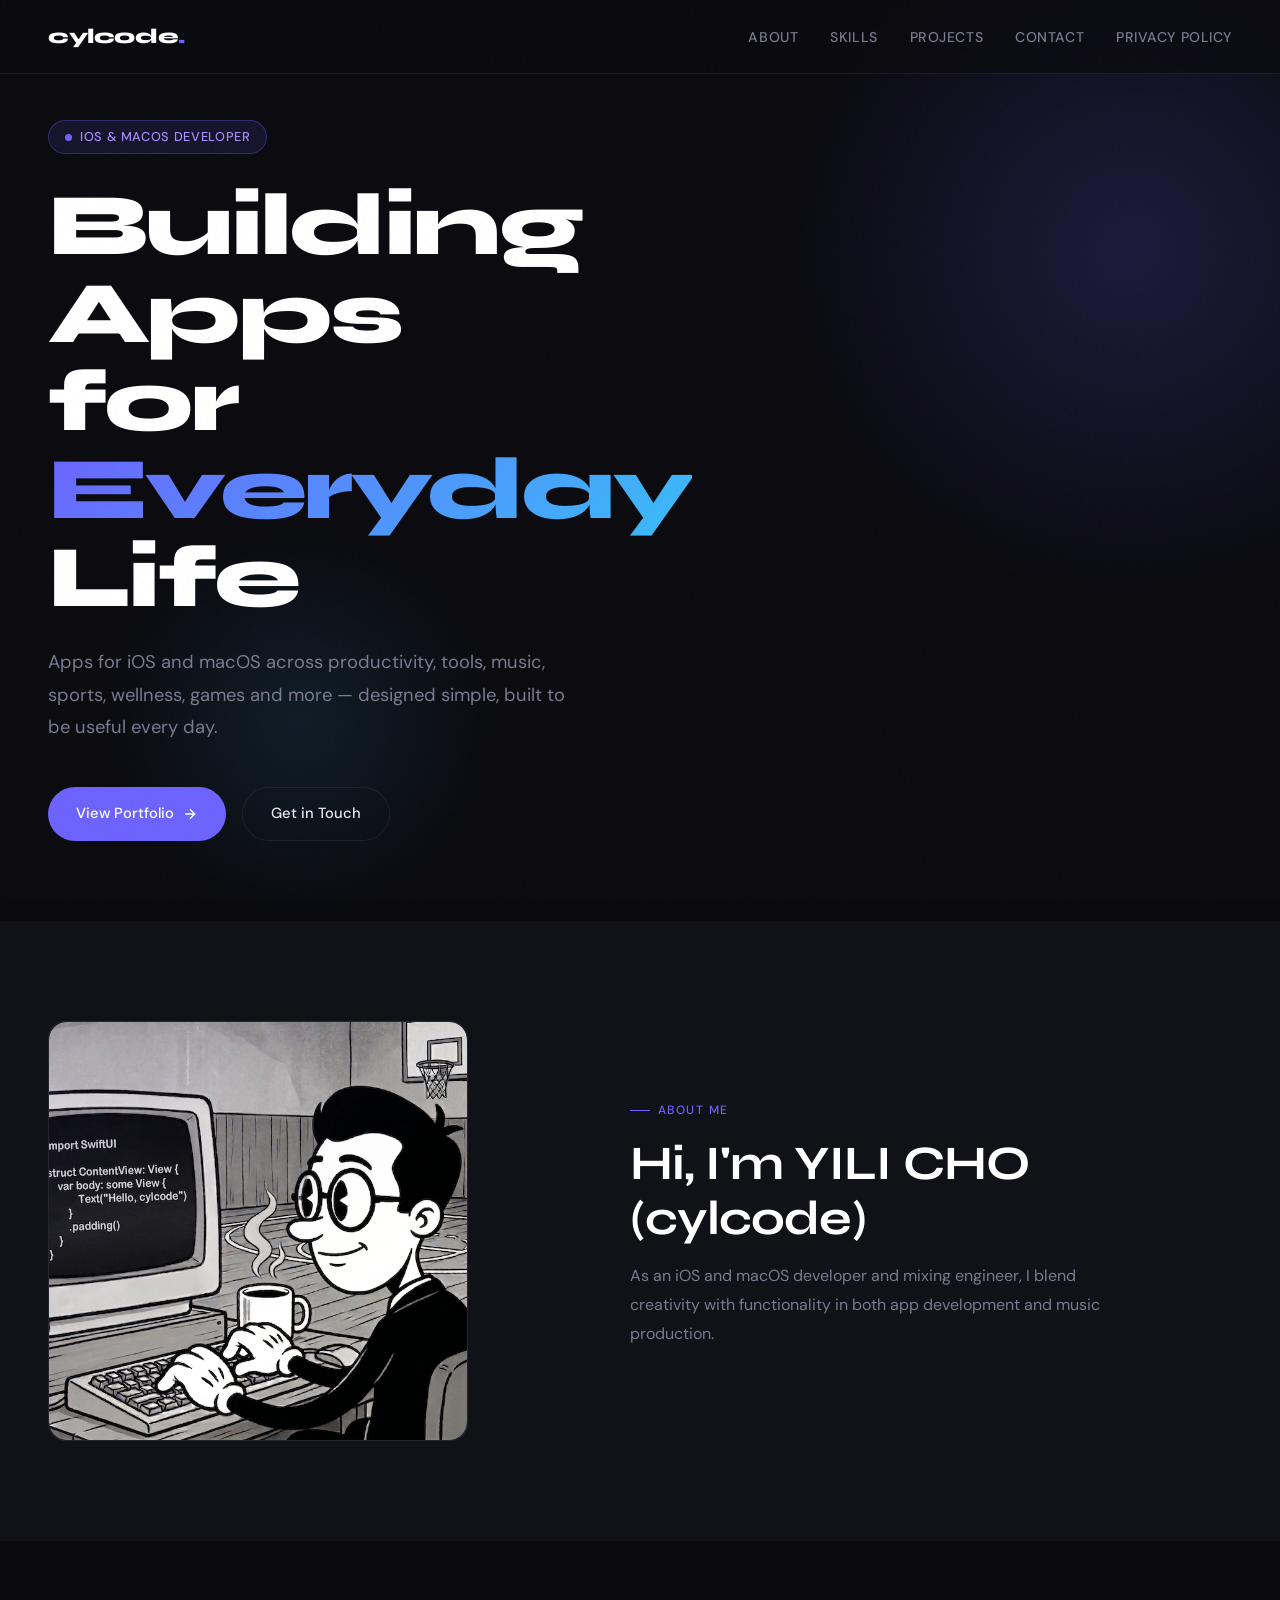
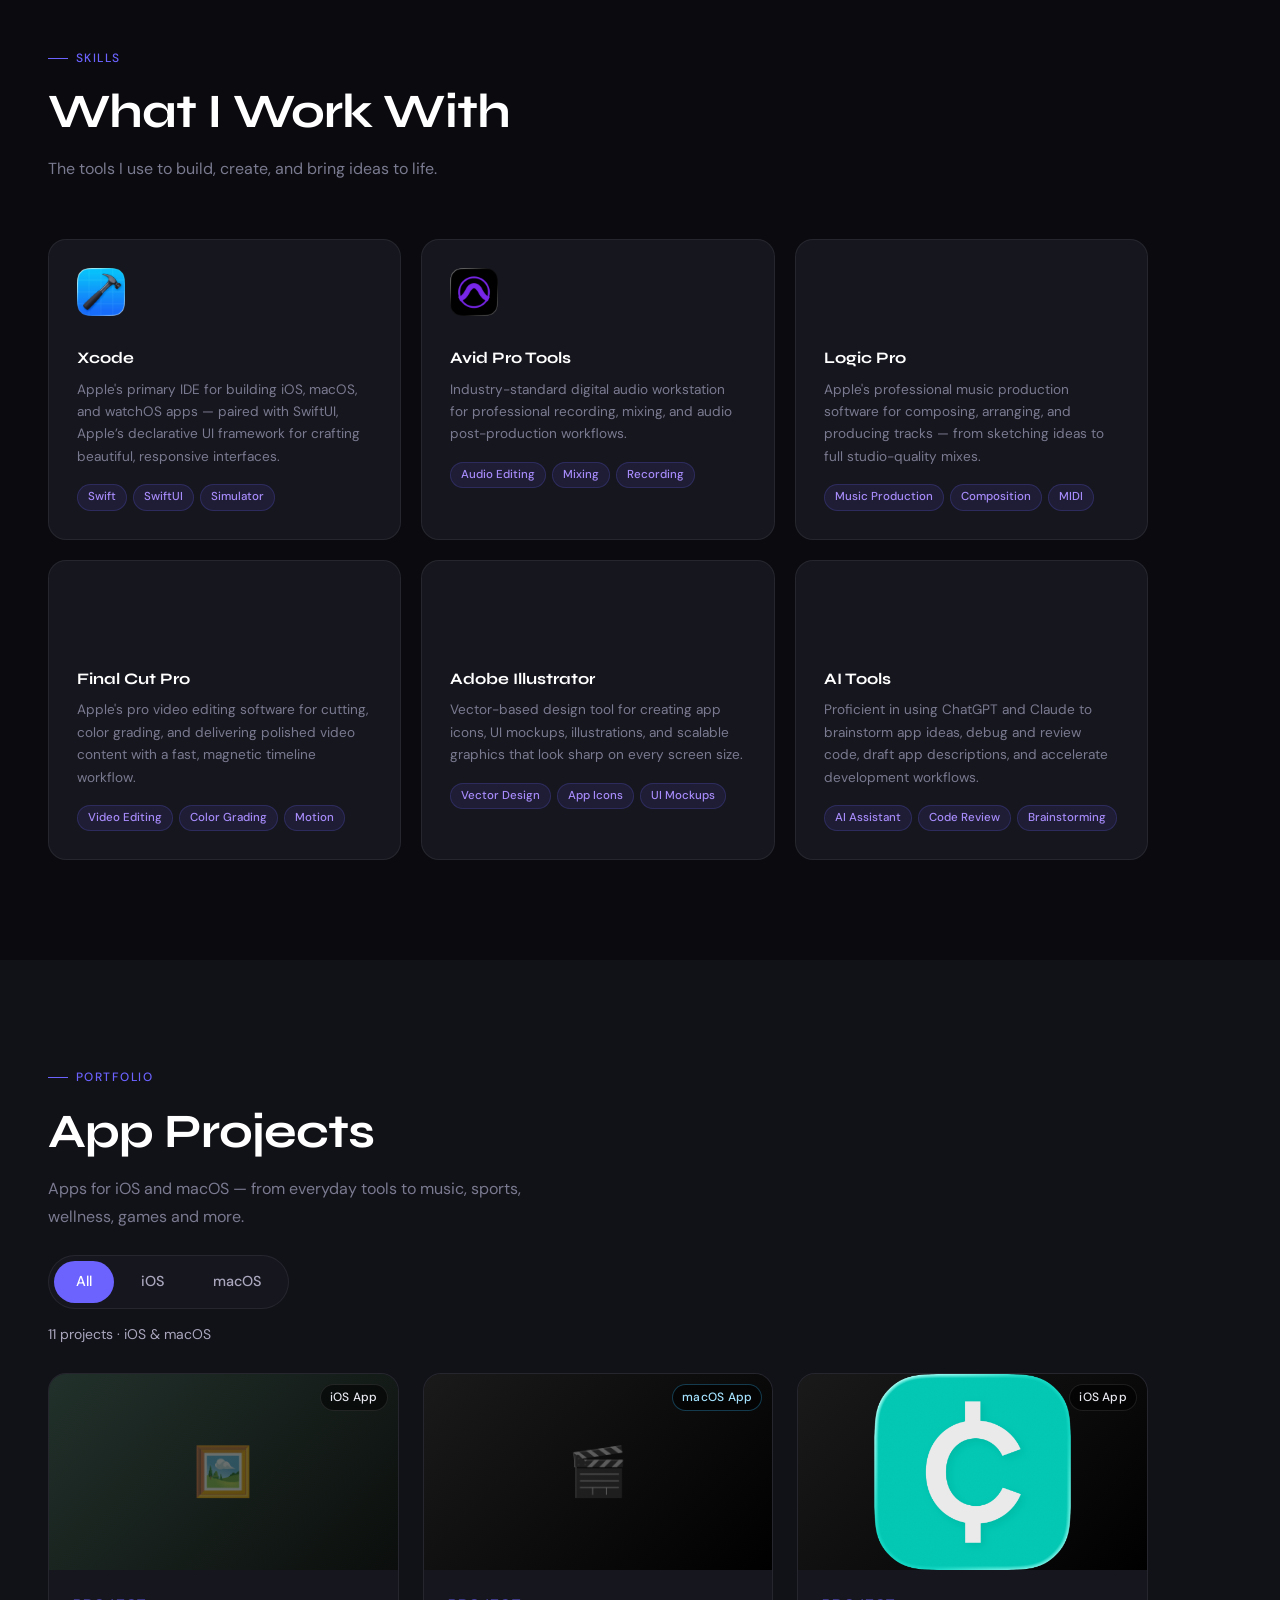
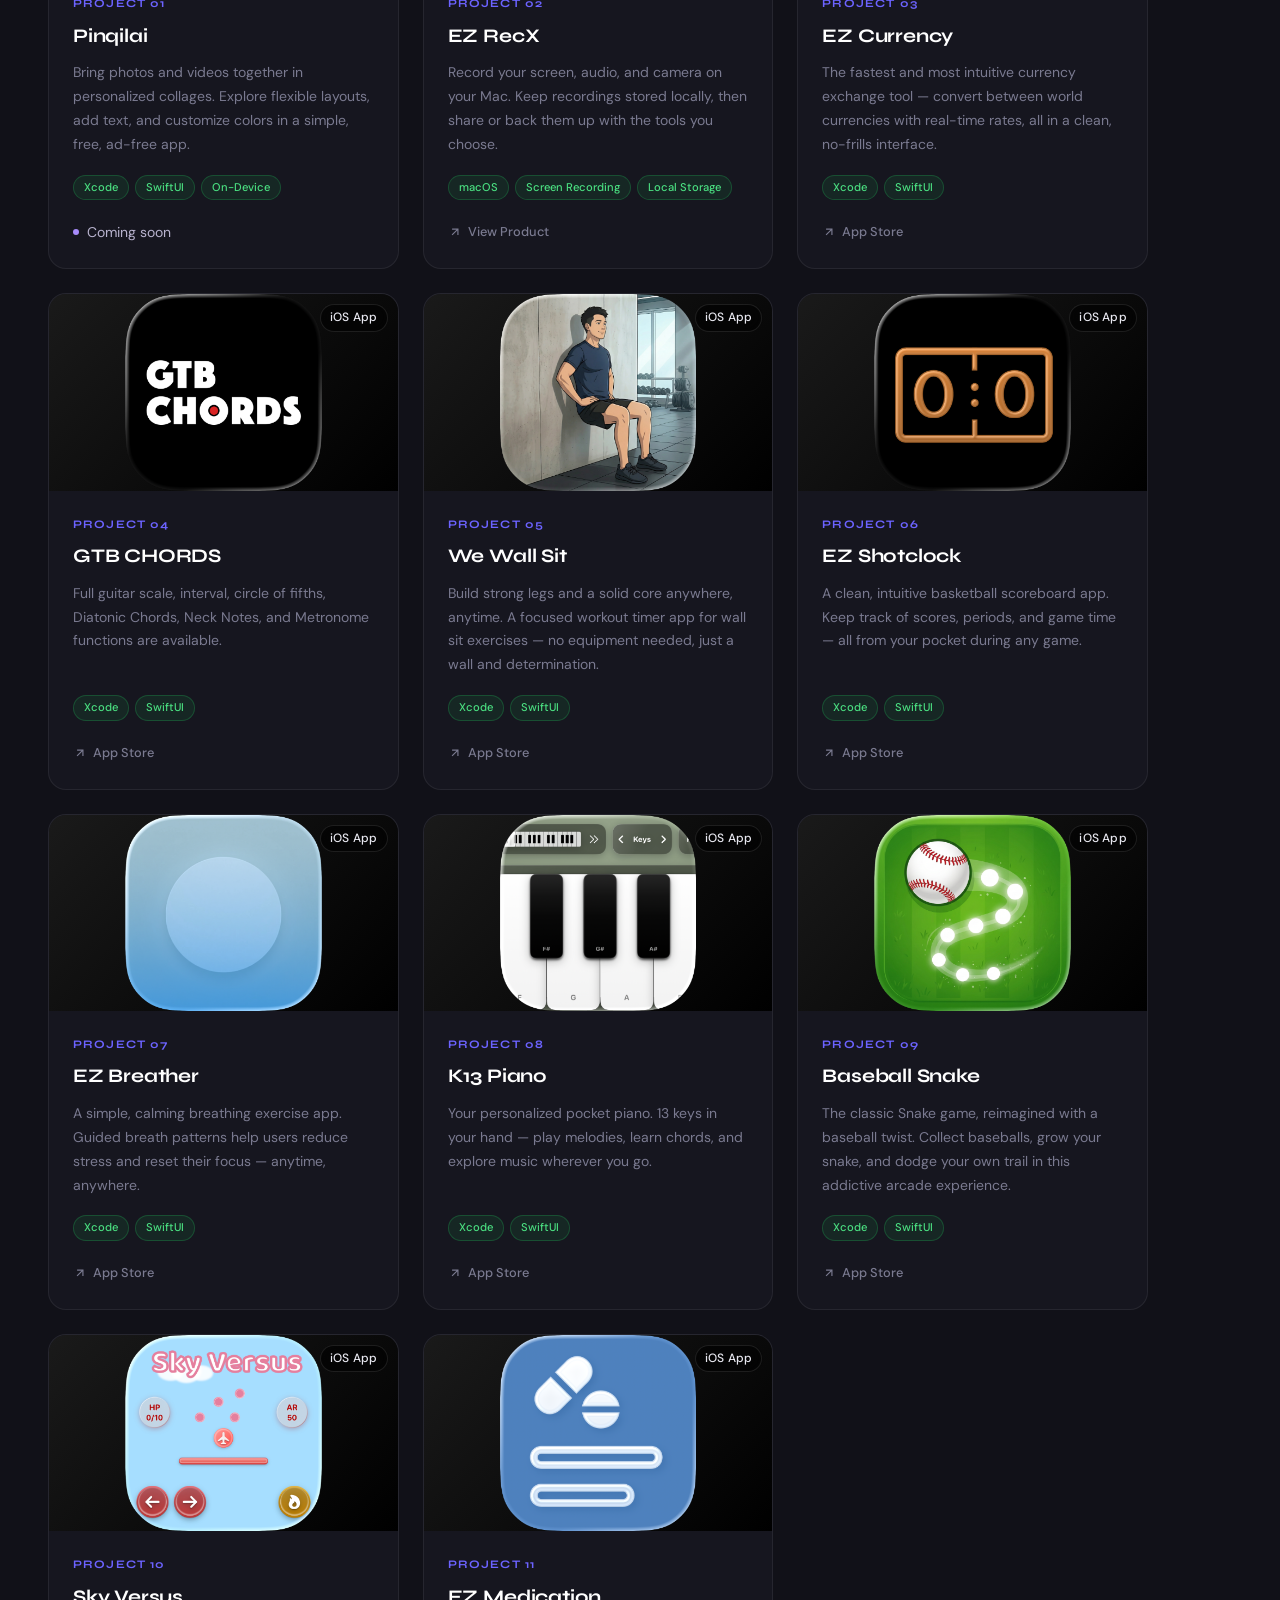
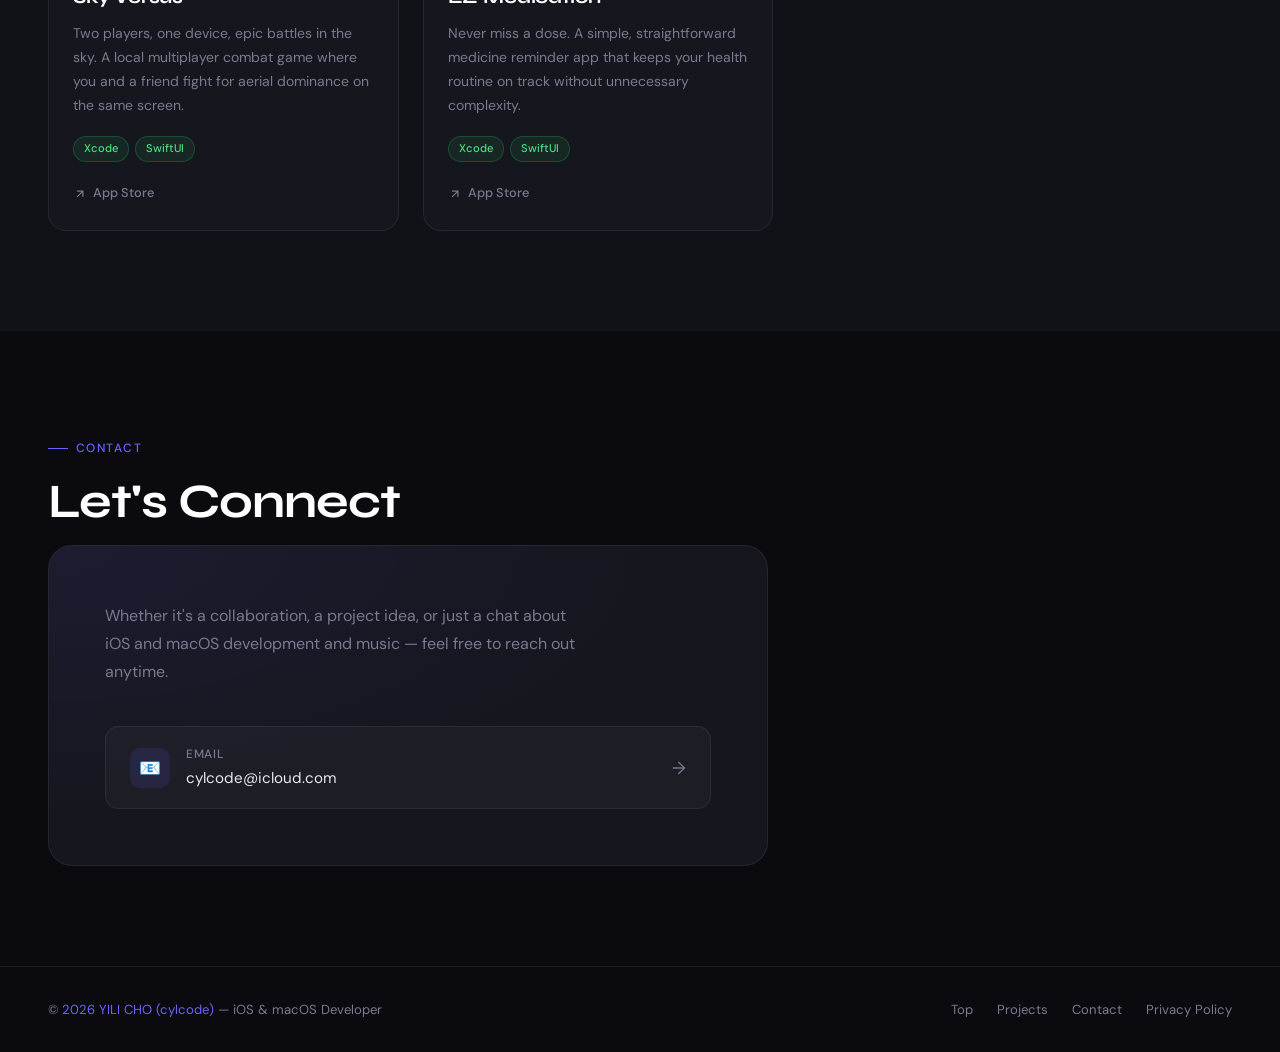
==== commit 6b610785: "Update Pinqilai project description" ====
--- a/index.html
+++ b/index.html
@@ -1449,7 +1449,7 @@
         imageType: 'icon',
         emoji: '🖼️',
         gradient: 'linear-gradient(135deg,#22312b 0%,#0b0e0c 100%)',
-        desc: 'Compare two or three selected photos in a simple, privacy-focused viewer. Images are processed locally on your device and are never uploaded.',
+        desc: 'Bring photos and videos together in personalized collages. Explore flexible layouts, add text, and customize colors in a simple, free, ad-free app.',
         stack: ['Xcode', 'SwiftUI', 'On-Device'],
         status: 'Coming soon'
       },
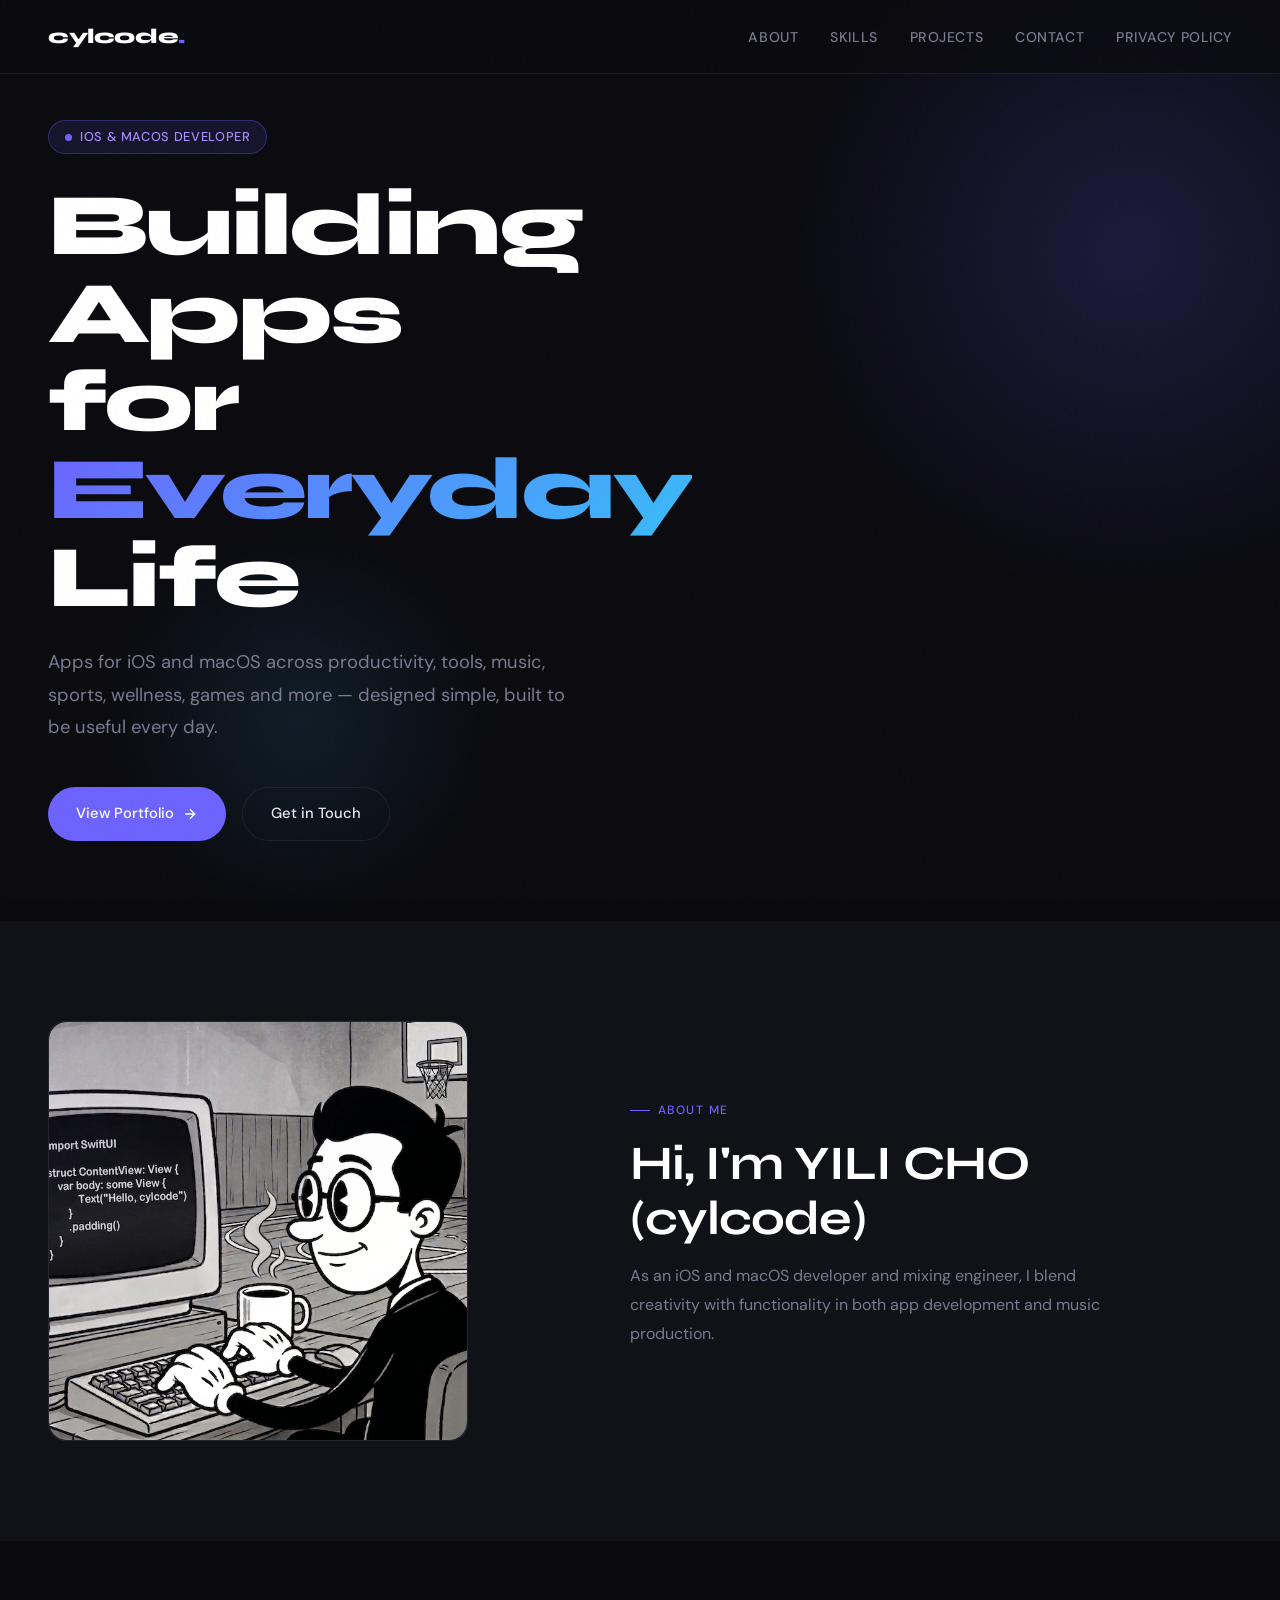
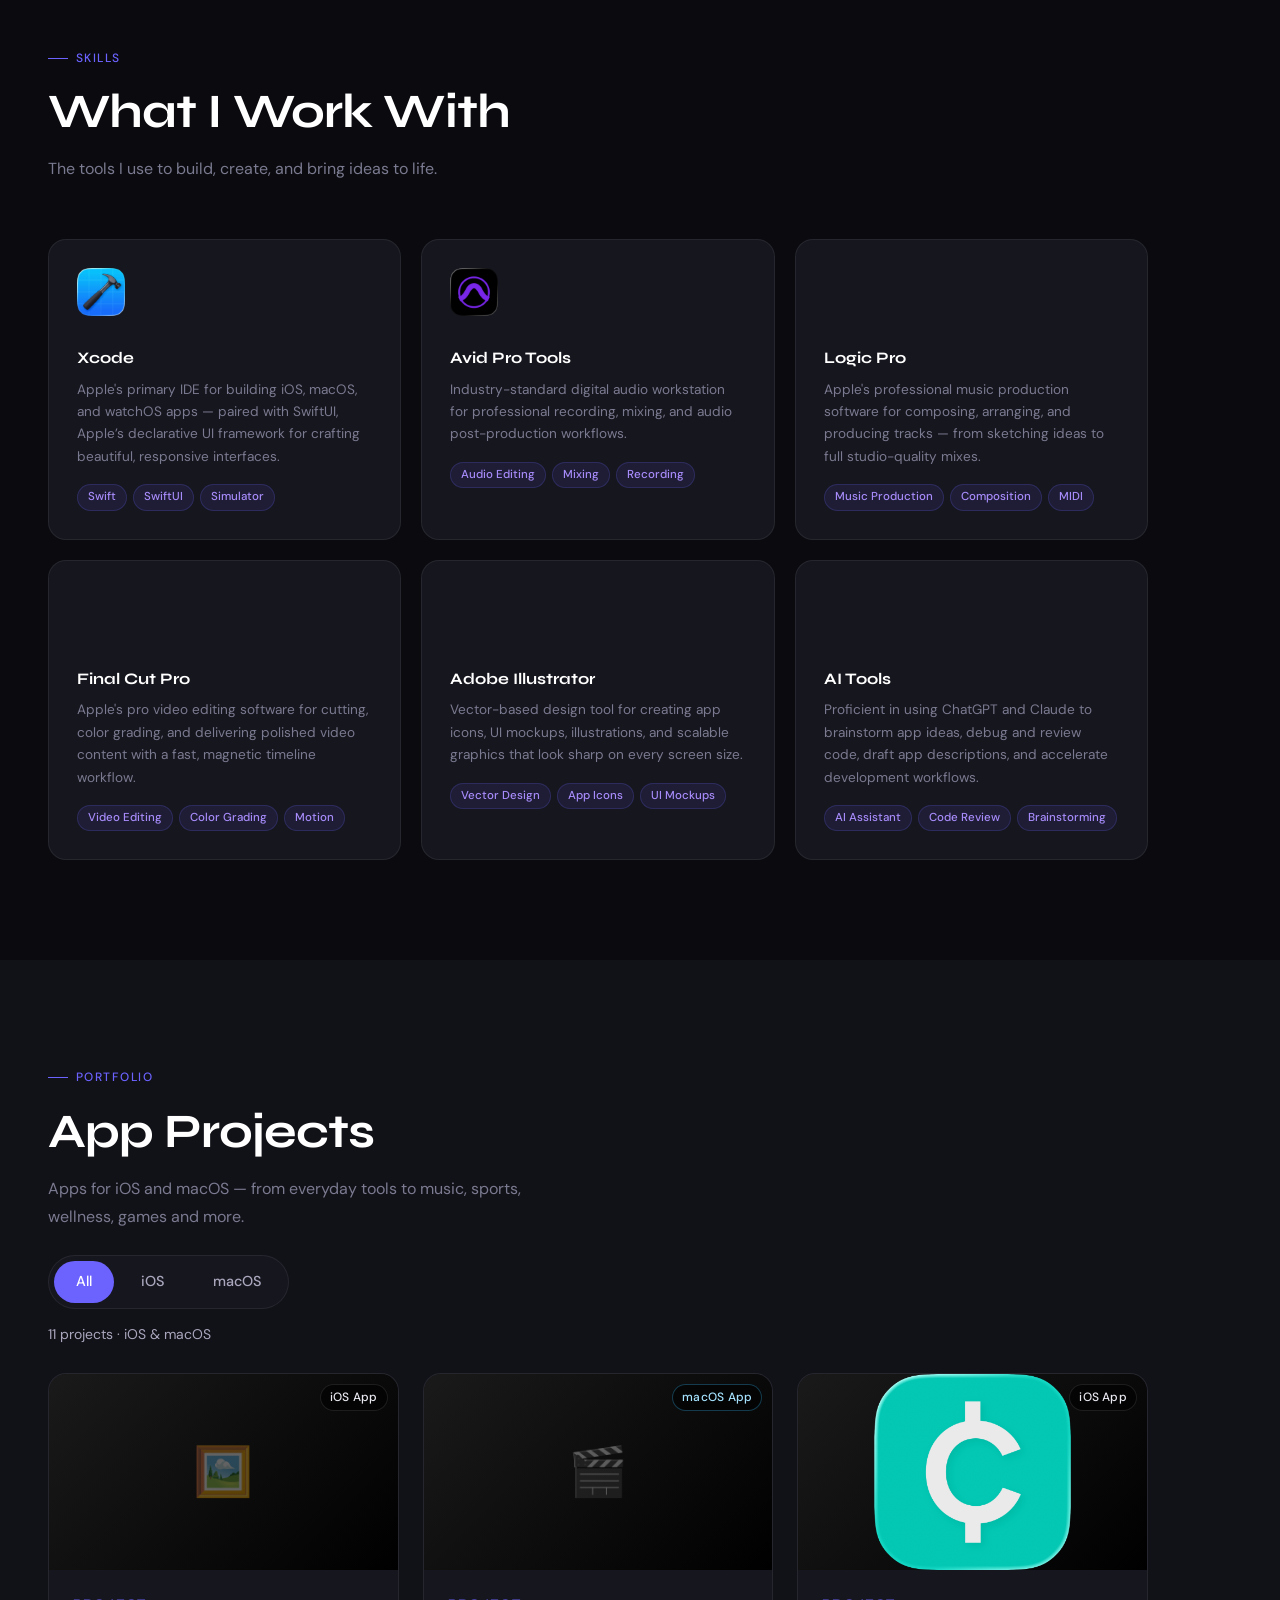
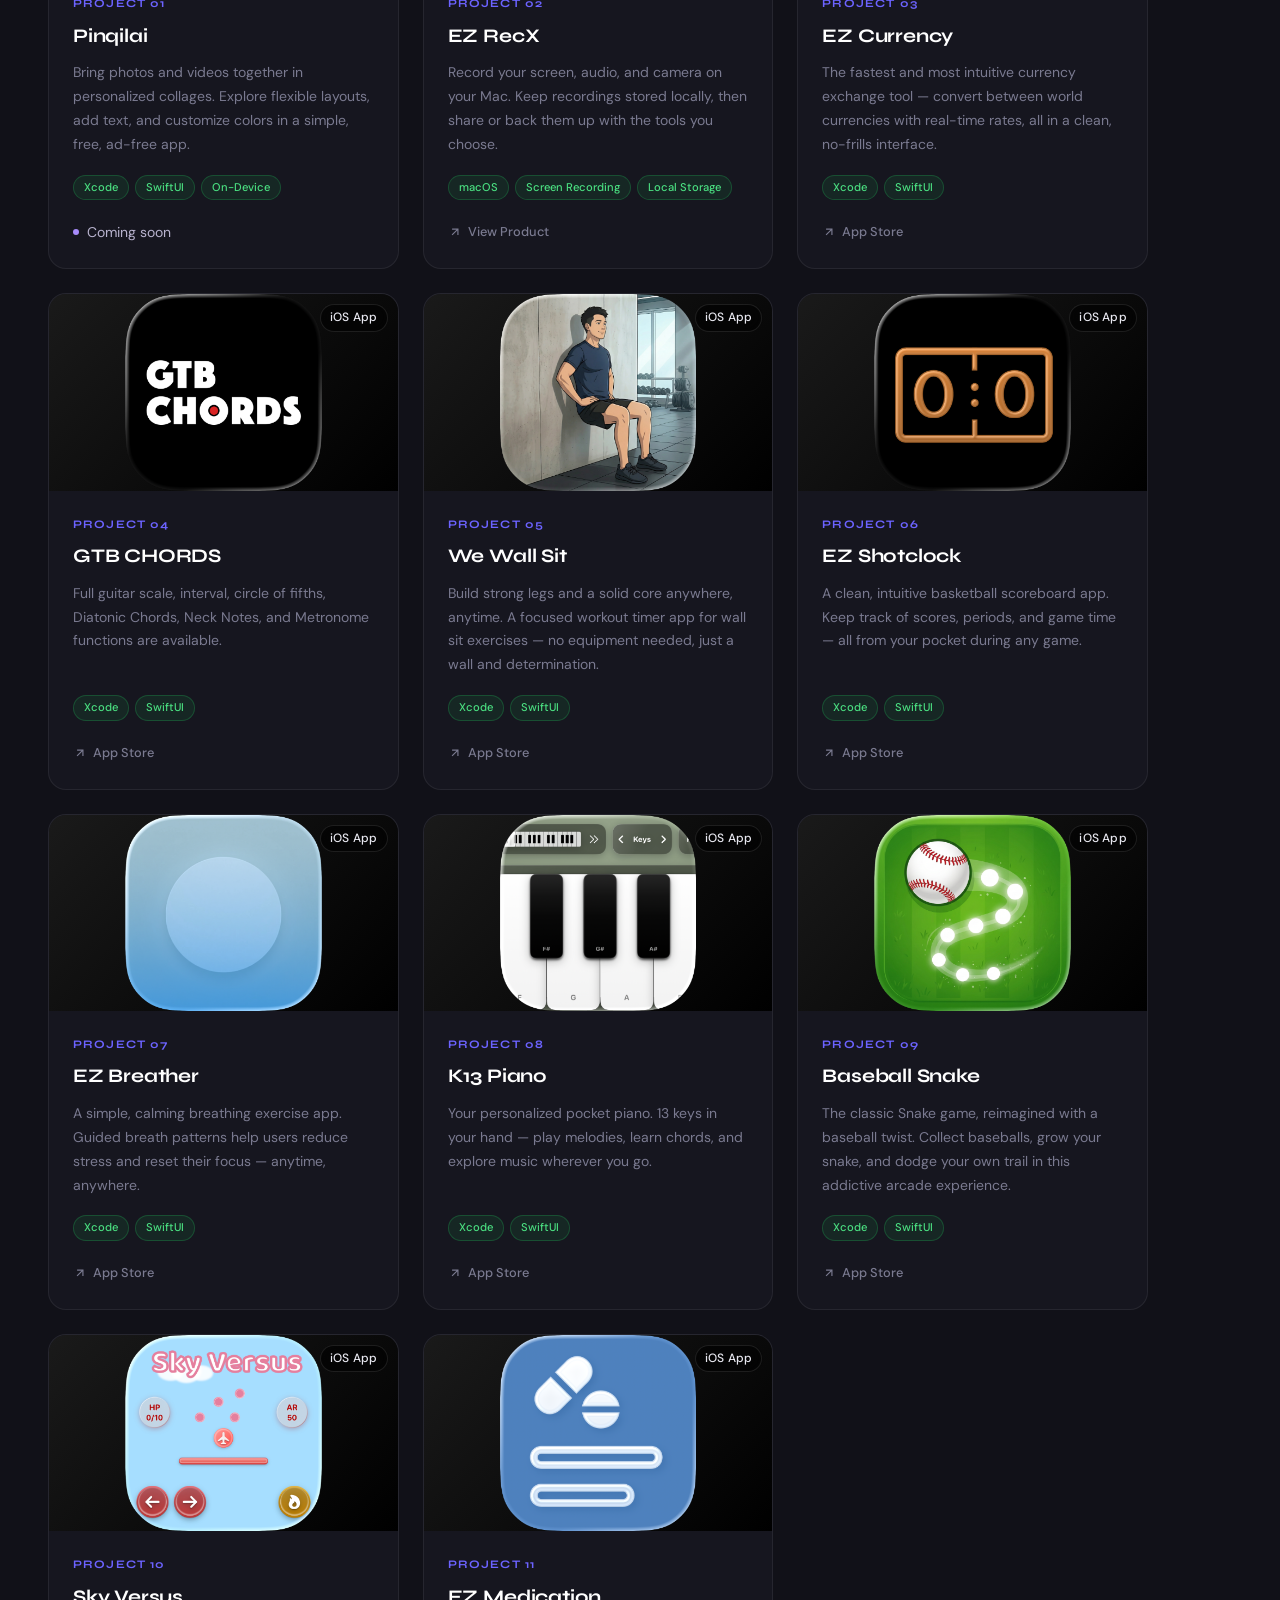
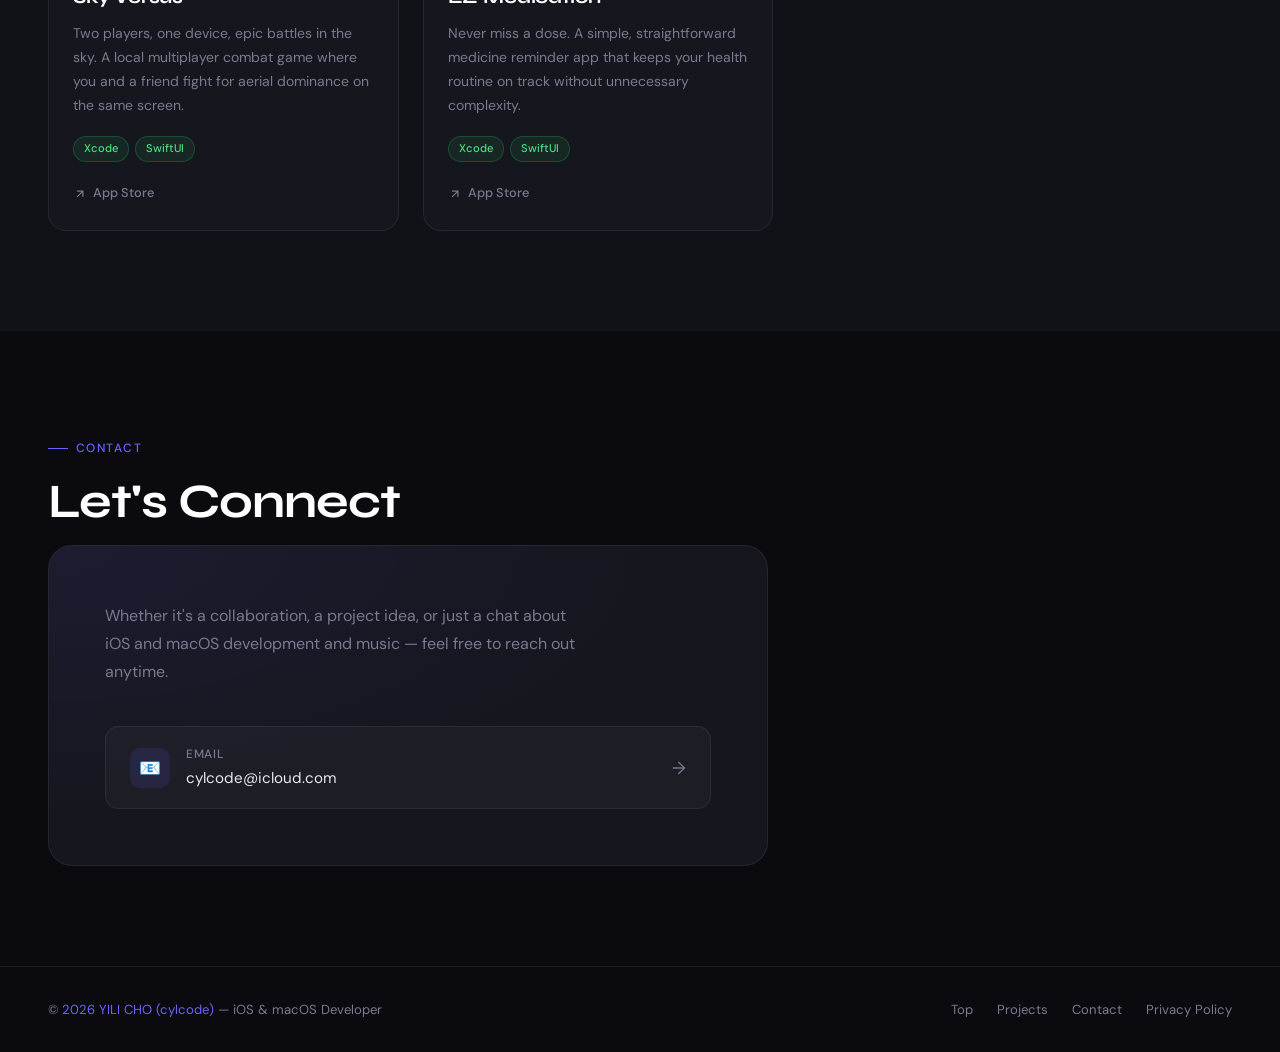
==== commit d79b6c0a: "Use black background for Pinqilai project" ====
--- a/index.html
+++ b/index.html
@@ -1448,7 +1448,7 @@
         image: 'App_Icon_SS/Pinqilai-icon7-iOS-Default-512@1x.png',
         imageType: 'icon',
         emoji: '🖼️',
-        gradient: 'linear-gradient(135deg,#22312b 0%,#0b0e0c 100%)',
+        gradient: 'linear-gradient(135deg,#1a1a1a 0%,#000000 100%)',
         desc: 'Bring photos and videos together in personalized collages. Explore flexible layouts, add text, and customize colors in a simple, free, ad-free app.',
         stack: ['Xcode', 'SwiftUI', 'On-Device'],
         status: 'Coming soon'
